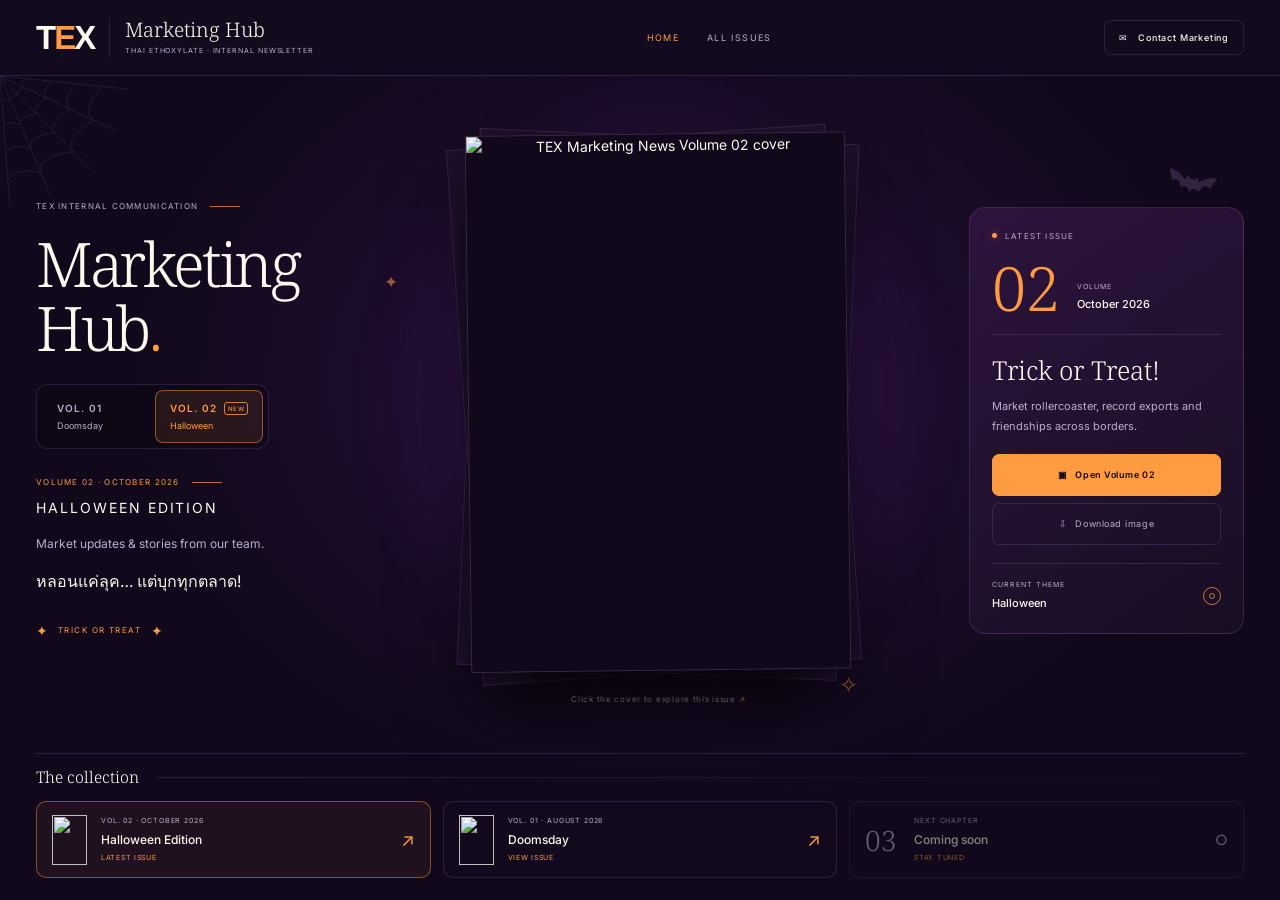
==== index.html @ bc9c18b2 "Add files via upload" ====
<!doctype html>
<html lang="th">
<head>
  <meta charset="utf-8">
  <meta name="viewport" content="width=device-width,initial-scale=1,viewport-fit=cover">
  <meta name="theme-color" content="#13091e">
  <meta name="description" content="TEX Marketing Hub — Internal Newsletter">
  <title>TEX Marketing Hub</title>
  <link rel="preconnect" href="https://fonts.googleapis.com">
  <link rel="preconnect" href="https://fonts.gstatic.com" crossorigin>
  <link href="https://fonts.googleapis.com/css2?family=Inter:wght@400;500;600&family=Noto+Serif+Ethiopic:wght@300;400;500&display=swap" rel="stylesheet">
  <link rel="stylesheet" href="css/style.css?v=8.1">
  <!-- Google Analytics -->
<script async src="https://www.googletagmanager.com/gtag/js?id=G-6JH8XJGQFT"></script>
<script>
  window.dataLayer = window.dataLayer || [];
  function gtag(){dataLayer.push(arguments);}
  gtag('js', new Date());

  gtag('config', 'G-6JH8XJGQFT');
</script>
</head>
<body data-issue="02">
  <a class="skip-link" href="#hero-title">Skip to content</a>
  <main class="site" id="home">
    <div class="season-decoration" aria-hidden="true">
      <svg class="corner-web" viewBox="0 0 200 200" fill="none"><g stroke="currentColor" stroke-width="1"><path d="M0 0L195 20M0 0L180 85M0 0L140 145M0 0L78 185M0 0L15 200"/><path d="M39 4Q29 14 36 17Q23 26 28 29Q14 32 16 37Q4 34 3 40M78 8Q62 29 72 34Q48 49 56 58Q29 61 31 74Q8 68 6 80M117 12Q93 43 108 51Q74 73 84 87Q44 92 47 111Q14 103 9 120M156 16Q124 59 144 68Q99 97 112 116Q59 124 62 148Q19 141 12 160"/></g></svg>
      <svg class="bat bat-one" viewBox="0 0 100 45"><path fill="currentColor" d="M0 4Q20 5 35 20L40 10L46 17L50 15L54 17L60 10L65 20Q80 5 100 4L90 27Q75 18 69 38Q56 29 50 44Q44 29 31 38Q25 18 10 27Z"/></svg>
      <svg class="bat bat-two" viewBox="0 0 100 45"><path fill="currentColor" d="M0 4Q20 5 35 20L40 10L46 17L50 15L54 17L60 10L65 20Q80 5 100 4L90 27Q75 18 69 38Q56 29 50 44Q44 29 31 38Q25 18 10 27Z"/></svg>
      <span class="season-star star-one">✦</span><span class="season-star star-two">✧</span>
    </div>
    <header class="header">
      <div class="shell header-inner">
        <a class="brand" href="#home" aria-label="TEX Marketing Hub home">
          <span class="tex-logo" aria-hidden="true">T<span>E</span>X</span>
          <span class="brand-copy">
            <strong>Marketing Hub</strong>
            <small>THAI ETHOXYLATE · INTERNAL NEWSLETTER</small>
          </span>
        </a>
        <nav class="nav" aria-label="Main navigation"><a class="active" href="#home">Home</a><a href="#archive">All issues</a></nav>
        <a class="contact-btn" href="mailto:marketing@tex.co.th"><span aria-hidden="true">✉</span><b>Contact Marketing</b></a>
      </div>
    </header>

    <div class="desktop-frame">
      <p class="sr-only" id="issue-status" role="status" aria-live="polite"></p>
      <section class="hero shell" aria-labelledby="hero-title">
        <div class="hero-copy">
          <div class="eyebrow"><span>TEX Internal Communication</span><i aria-hidden="true"></i></div>
          <h1 id="hero-title">Marketing<br>Hub<span class="title-dot">.</span></h1>
          <div class="volume-picker" role="group" aria-label="เลือกฉบับ Newsletter">
            <button type="button" class="volume-tab" data-select-issue="01" aria-pressed="false"><span>VOL. 01</span><small>Doomsday</small></button>
            <button type="button" class="volume-tab selected" data-select-issue="02" aria-pressed="true"><span>VOL. 02 <i>NEW</i></span><small>Halloween</small></button>
          </div>
          <div class="edition-row"><span id="edition-volume">Volume 02 · October 2026</span><i aria-hidden="true"></i></div>
          <div class="edition-name" id="edition-name">Halloween Edition</div>
          <p class="hero-description">Market updates &amp; stories from our team.</p><p class="edition-tagline" id="edition-tagline">หลอนแค่ลุค… แต่บุกทุกตลาด!</p><div class="season-mark" aria-hidden="true">✦ <span>TRICK OR TREAT</span> ✦</div>
        </div>

        <div class="cover-area">
          <div class="magazine-spread single-issue" aria-label="Volume 02 page preview">
            <span class="spread-halo" aria-hidden="true"></span>
            <span class="spread-shadow" aria-hidden="true"></span>

            <button hidden class="spread-page message-page js-open" type="button"
              data-image="images/marketing-message.png"
              data-title="สารจาก Marketing"
              data-meta="Volume 01 · Marketing Team Message"
              data-alt="สารจาก Marketing">
              <img src="images/marketing-message-thumb.webp" width="700" height="1050" alt="สารจาก Marketing">
              <span class="page-open-hint" aria-hidden="true">Open page ↗</span>
            </button>

            <button class="spread-page newsletter-page js-open" type="button"
              data-image="images/newsletter-vol02.png"
              data-title="Marketing News"
              data-meta="Volume 02 · October 2026"
              data-alt="TEX Marketing News Volume 02">
              <span class="cover-edge" aria-hidden="true"></span>
              <img src="images/newsletter-vol02-thumb.webp" width="520" height="735" alt="TEX Marketing News Volume 02 cover">
              <span class="page-open-hint" aria-hidden="true">Open newsletter ↗</span>
            </button>

            <span hidden class="spread-fold" aria-hidden="true"></span>
          </div>
          <p class="cover-caption">Click the cover to explore this issue <span aria-hidden="true">↗</span></p>
        </div>

        <article class="issue-panel">
          <div class="panel-label"><i aria-hidden="true"></i> Latest issue</div>
          <div class="issue-heading"><span class="issue-number">02</span><div class="issue-volume"><small>Volume</small><strong id="issue-date">October 2026</strong></div></div>
          <div class="panel-rule"></div>
          <h2 id="issue-title">Trick or Treat!</h2>
          <p id="issue-description">Market rollercoaster, record exports and friendships across borders.</p>
          <button class="primary-btn js-open" type="button"
            data-image="images/newsletter-vol02.png"
            data-title="Marketing News"
            data-meta="Volume 02 · October 2026"
            data-alt="TEX Marketing News Volume 02"><span aria-hidden="true">▣</span>Open Volume 02</button>
          <a class="secondary-btn" href="images/newsletter-vol02.png" download><span aria-hidden="true">⇩</span>Download image</a>
          <div class="theme-meta"><div><small>Current theme</small><strong id="theme-name">Halloween</strong></div><span class="target" aria-hidden="true"></span></div>
        </article>
      </section>

      <section class="archive shell" id="archive" aria-labelledby="archive-title">
        <div class="section-heading"><span id="archive-title">The collection</span><i aria-hidden="true"></i></div>
        <div class="archive-grid" aria-label="Choose newsletter volume">
          <button class="archive-card current selected" type="button" data-issue="02" aria-pressed="true">
            <img src="images/newsletter-vol02-thumb.webp" alt="" width="40" height="57">
            <span class="archive-copy"><small>Vol. 02 · October 2026</small><strong>Halloween Edition</strong><span>Latest issue</span></span><b aria-hidden="true">↗</b>
          </button>
          <button class="archive-card current" type="button" data-issue="01" aria-pressed="false">
            <img src="images/newsletter-vol01-thumb.webp" alt="" width="40" height="60">
            <span class="archive-copy"><small>Vol. 01 · August 2026</small><strong>Doomsday</strong><span>View issue</span></span><b aria-hidden="true">↗</b>
          </button>
          <article class="archive-card locked"><span class="placeholder" aria-hidden="true">03</span><span class="archive-copy"><small>Next chapter</small><strong>Coming soon</strong><span>Stay tuned</span></span><span class="lock" aria-hidden="true">○</span></article>
        </div>
      </section>
    </div>
  </main>

  <div class="viewer" id="viewer" tabindex="-1" aria-hidden="true" role="dialog" aria-modal="true" aria-label="Marketing News viewer">
    <div class="viewer-bar">
      <div class="viewer-title"><strong id="viewerHeading">Marketing News</strong><span id="viewerMeta">Volume 02 · October 2026</span></div>
      <div class="viewer-tools">
        <button id="zoomOut" type="button" aria-label="Zoom out">−</button>
        <button id="zoomLabel" class="zoom-label" type="button" aria-label="Current zoom">100%</button>
        <button id="zoomIn" type="button" aria-label="Zoom in">＋</button>
        <button id="actual" type="button" aria-label="Actual size">1:1</button>
        <button id="fit" type="button" aria-label="Fit to screen">Fit</button>
        <button id="close" class="viewer-close" type="button" aria-label="Close">✕</button>
      </div>
    </div>
    <div class="canvas" id="canvas"><div class="loading" id="loading"><span></span>Loading original image</div><img class="newsletter" id="newsletter" alt="" draggable="false"></div>
    <div class="viewer-tip">Scroll or pinch to zoom · Drag to move · ESC to close</div>
  </div>
  <script src="js/app.js?v=8.1" defer></script>
</body>
</html>
---- css/style.css ----
/* TEX Marketing Hub · 8.1. Theme values apply to the entire page and reader. */
:root{color-scheme:dark;--bg:#11091b;--text:#fff8ef;--muted:#bcaecb;--accent:#ff9c42;--accent-rgb:255,156,66;--line:#b68ad62d;--surface:#20102e;--panel-top:#2d143d;--panel-bottom:#180e23;--header:#120a1ee8;--glow:#6c249947;--reader:#120a1c;--reader-center:#361746;--serif:"Noto Serif Ethiopic",Georgia,serif;--sans:Inter,"Segoe UI",Tahoma,Arial,sans-serif}
body[data-issue="01"]{--bg:#080d0d;--text:#f4f7ee;--muted:#a9b5a7;--accent:#a4d951;--accent-rgb:164,217,81;--line:#b9c9b02a;--surface:#131d15;--panel-top:#1a2719;--panel-bottom:#101811;--header:#090f0de8;--glow:#619b292a;--reader:#080e0a;--reader-center:#1d2e1a}
*{box-sizing:border-box}html{scroll-behavior:smooth}body{margin:0;min-width:320px;background:var(--bg);color:var(--text);font:14px/1.5 var(--sans);-webkit-font-smoothing:antialiased;transition:background-color .35s,color .35s}button,a{font:inherit;color:inherit}button{cursor:pointer}button:disabled{cursor:default}a{text-decoration:none}img{display:block;max-width:100%}[hidden]{display:none!important}.shell{width:min(1400px,calc(100% - 72px));margin-inline:auto}.site{position:relative;min-height:100dvh;isolation:isolate;background:var(--bg);transition:background-color .35s}.site:before{content:"";position:absolute;inset:0;z-index:-1;pointer-events:none;background:radial-gradient(ellipse at 52% 42%,var(--glow),transparent 57%);transition:background .35s}.site:after{content:"";position:absolute;inset:0;pointer-events:none;z-index:-1;opacity:.25;background-image:linear-gradient(#ffffff09 1px,transparent 1px),linear-gradient(90deg,#ffffff09 1px,transparent 1px);background-size:80px 80px;mask-image:linear-gradient(#000,transparent 90%)}
.header{height:76px;background:var(--header);border-bottom:1px solid var(--line);position:relative;z-index:5;transition:background-color .35s,border-color .35s}.header-inner{height:100%;display:flex;justify-content:space-between;align-items:center;gap:24px}.brand{display:flex;align-items:center;gap:15px}.tex-logo{font:bold 33px/1 Arial,sans-serif;letter-spacing:-2px}.tex-logo span{color:var(--accent)}.brand-copy{padding-left:15px;border-left:1px solid var(--line)}.brand-copy strong{display:block;font:300 20px/1.2 var(--serif)}.brand-copy small{display:block;margin-top:4px;font-size:7px;letter-spacing:.13em;color:var(--muted)}.nav{display:flex;align-items:center;gap:28px}.nav a{font-size:9px;text-transform:uppercase;letter-spacing:.15em;color:var(--muted)}.nav a.active,.nav a:hover{color:var(--accent)}.contact-btn{display:flex;align-items:center;gap:10px;border:1px solid var(--line);padding:10px 14px;border-radius:7px;font-size:9px;letter-spacing:.09em}.contact-btn b{font-weight:500}.contact-btn:hover{border-color:var(--accent);background:rgba(var(--accent-rgb),.06)}
.desktop-frame{position:relative;z-index:2}.hero{display:grid;grid-template-columns:minmax(0,.9fr) minmax(0,1.4fr) minmax(0,.8fr);align-items:center;gap:36px;padding:38px 0 26px;min-height:550px}.hero-copy,.cover-area,.issue-panel{min-width:0}.eyebrow,.edition-row{display:flex;align-items:center;gap:12px;font-size:8px;letter-spacing:.16em;text-transform:uppercase;color:var(--muted)}.eyebrow i,.edition-row i{width:30px;height:1px;background:var(--accent);opacity:.7}.hero h1{font:300 clamp(46px,4.8vw,76px)/1.04 var(--serif);letter-spacing:-.055em;margin:20px 0 24px}.title-dot{color:var(--accent)}.volume-picker{display:flex;gap:5px;background:rgba(0,0,0,.2);padding:5px;border:1px solid var(--line);border-radius:12px;width:max-content;max-width:100%;margin-bottom:27px}.volume-tab{border:1px solid transparent;background:transparent;color:var(--muted);padding:10px 14px;border-radius:8px;text-align:left;min-width:108px;transition:background-color .3s,border-color .3s,color .3s}.volume-tab>span{display:flex;align-items:center;gap:7px;font-size:10px;font-weight:600;letter-spacing:.1em}.volume-tab small{display:block;margin-top:3px;font-size:9px}.volume-tab i{font-size:6px;letter-spacing:.06em;font-style:normal;border:1px solid currentColor;border-radius:3px;padding:1px 3px;opacity:.8}.volume-tab.selected{background:rgba(var(--accent-rgb),.1);border-color:rgba(var(--accent-rgb),.48);color:var(--accent)}.volume-tab:hover{background:rgba(var(--accent-rgb),.07)}.edition-row{color:var(--accent);font-size:8px}.edition-name{margin-top:9px;font-size:14px;letter-spacing:.14em;text-transform:uppercase}.hero-description{max-width:250px;color:var(--muted);font-size:12px;line-height:1.8;margin:15px 0 0}.edition-tagline{font-size:16px;line-height:1.8;margin:12px 0 0;color:var(--text)}.season-mark{display:flex;gap:10px;align-items:center;margin-top:24px;color:var(--accent)}.season-mark span{font-size:8px;letter-spacing:.18em}body[data-issue="01"] .season-mark{visibility:hidden}
.cover-area{display:flex;align-items:center;flex-direction:column;justify-content:center;padding:10px 0}.magazine-spread{position:relative;width:min(100%,540px);aspect-ratio:1.34;isolation:isolate;perspective:1300px}.spread-page{position:absolute;top:0;width:50%;height:100%;padding:0;border:0;background:var(--bg);box-shadow:0 24px 50px #0008;transition:transform .3s,filter .3s;overflow:hidden}.spread-page img{width:100%;height:100%;object-fit:contain;object-position:center;background:var(--bg)}.message-page{left:0;transform:rotateY(8deg) rotate(-2deg);transform-origin:right center}.newsletter-page{right:0;transform:rotateY(-8deg) rotate(1deg);transform-origin:left center}.spread-page:hover{z-index:4;filter:brightness(1.05);transform:translateY(-5px)}.spread-fold{position:absolute;left:49%;top:1%;width:2%;height:98%;z-index:5;pointer-events:none;background:linear-gradient(90deg,#0007,#ffffff15,#0007)}.spread-halo{position:absolute;inset:-10%;z-index:-2;background:radial-gradient(ellipse,var(--glow),transparent 70%);filter:blur(22px)}.spread-shadow{position:absolute;bottom:-5%;left:10%;width:80%;height:10%;background:#0009;filter:blur(22px);z-index:-1;border-radius:50%}.single-issue{width:min(100%,365px);aspect-ratio:1448/2048}.single-issue:before,.single-issue:after{content:"";position:absolute;inset:0;border:1px solid var(--line);background:var(--surface);z-index:-1}.single-issue:before{transform:rotate(-4deg) translate(-4px,0)}.single-issue:after{transform:rotate(2.5deg);z-index:-2}.single-issue .newsletter-page{inset:0;width:100%;height:100%;transform:rotate(-.7deg);border:1px solid #ffffff25;box-shadow:0 30px 75px #0009}.single-issue .newsletter-page:hover{transform:rotate(0deg) translateY(-5px)}.single-issue .spread-halo{inset:-12% -25%;background:radial-gradient(ellipse,rgba(var(--accent-rgb),.13),var(--glow) 30%,transparent 70%)}.cover-caption{margin:20px 0 0;text-align:center;color:var(--muted);font-size:8px;letter-spacing:.09em}.cover-caption span{color:var(--accent)}.page-open-hint{position:absolute;bottom:12px;left:50%;transform:translateX(-50%);font-size:8px;white-space:nowrap;padding:7px 11px;border:1px solid var(--line);border-radius:99px;background:var(--header);opacity:0;transition:opacity .2s}.spread-page:hover .page-open-hint,.spread-page:focus-visible .page-open-hint{opacity:1}
.issue-panel{width:100%;max-width:275px;justify-self:end;padding:22px;border:1px solid var(--line);border-radius:16px;background:linear-gradient(145deg,var(--panel-top),var(--panel-bottom));transition:border-color .35s,background .35s}.panel-label{display:flex;align-items:center;gap:8px;font-size:8px;color:var(--muted);letter-spacing:.15em;text-transform:uppercase}.panel-label i{width:5px;height:5px;background:var(--accent);border-radius:50%;box-shadow:0 0 10px rgba(var(--accent-rgb),.5)}.issue-heading{display:flex;align-items:flex-end;gap:17px;margin:22px 0}.issue-number{font:300 61px/.8 var(--serif);color:var(--accent)}.issue-volume small,.theme-meta small{display:block;font-size:7px;color:var(--muted);text-transform:uppercase;letter-spacing:.14em}.issue-volume strong{display:block;margin-top:3px;font-size:11px;font-weight:500}.panel-rule{height:1px;background:var(--line);margin:20px 0}.issue-panel h2{font:300 26px/1.2 var(--serif);margin:0}.issue-panel p{font-size:11px;line-height:1.85;color:var(--muted);margin:9px 0 18px}.primary-btn,.secondary-btn{width:100%;height:42px;display:flex;align-items:center;justify-content:center;gap:8px;border-radius:7px;font-size:9px;letter-spacing:.06em;transition:background-color .3s,border-color .3s}.primary-btn{border:1px solid var(--accent);background:var(--accent);color:var(--bg);font-weight:600}.primary-btn:hover{filter:brightness(1.1)}.secondary-btn{margin-top:7px;background:transparent;border:1px solid var(--line);color:var(--muted)}.secondary-btn:hover{color:var(--text);border-color:var(--accent)}.theme-meta{display:flex;justify-content:space-between;align-items:center;margin-top:18px;padding-top:16px;border-top:1px solid var(--line)}.theme-meta strong{display:block;font-size:11px;font-weight:500;margin-top:4px;color:var(--text)}.target{width:18px;height:18px;border:1px solid var(--accent);border-radius:50%;position:relative;opacity:.75}.target:after{content:"";position:absolute;inset:5px;border:1px solid var(--accent);border-radius:50%}
.archive{padding-bottom:22px}.section-heading{display:flex;align-items:center;gap:18px;padding:14px 0;font:300 16px/1.2 var(--serif);border-top:1px solid var(--line)}.section-heading i{height:1px;flex:1;background:linear-gradient(90deg,var(--line),transparent)}.archive-grid{display:grid;grid-template-columns:repeat(3,minmax(0,1fr));gap:12px}.archive-card{display:grid;grid-template-columns:35px minmax(0,1fr) auto;gap:14px;align-items:center;min-height:77px;text-align:left;padding:9px 15px;border:1px solid var(--line);border-radius:10px;background:#ffffff02;transition:border-color .3s,background-color .3s}.archive-card img{width:35px;height:50px;object-fit:contain}.archive-card.selected{background:rgba(var(--accent-rgb),.06);border-color:rgba(var(--accent-rgb),.45)}.archive-card.current:hover{border-color:var(--accent)}.archive-copy{min-width:0}.archive-copy small{display:block;font-size:7px;letter-spacing:.12em;color:var(--muted);text-transform:uppercase}.archive-copy strong{display:block;font-size:12px;font-weight:500;margin-top:4px;overflow:hidden;white-space:nowrap;text-overflow:ellipsis}.archive-copy span{display:block;font-size:7px;color:var(--accent);letter-spacing:.1em;text-transform:uppercase;margin-top:4px}.archive-card>b{color:var(--accent);font-size:18px;font-weight:400}.placeholder{font:300 28px/1 var(--serif);color:var(--muted)}.archive-card.locked{opacity:.5}.lock{color:var(--muted)}
.season-decoration{position:absolute;inset:0;pointer-events:none;z-index:1;opacity:1;transition:opacity .35s}body[data-issue="01"] .season-decoration{opacity:0}.corner-web{position:absolute;top:76px;left:0;width:130px;height:130px;color:#c79beb;opacity:.17}.bat{position:absolute;color:#b88ad8;opacity:.2}.bat-one{top:19%;right:5%;width:49px;transform:rotate(13deg)}.bat-two{top:27%;right:10%;width:28px;transform:rotate(-17deg)}.season-star{position:absolute;color:var(--accent);opacity:.55}.star-one{top:30%;left:30%;font-size:17px}.star-two{bottom:22%;right:33%;font-size:23px}
.viewer{position:fixed;inset:0;z-index:1000;display:none;background:var(--reader);overflow:hidden;touch-action:none}.viewer.open{display:block}.viewer-bar{position:absolute;top:12px;left:12px;right:12px;z-index:5;display:flex;align-items:center;justify-content:space-between;gap:12px;pointer-events:none}.viewer-title,.viewer-tools{pointer-events:auto;background:var(--header);border:1px solid var(--line);border-radius:10px}.viewer-title{display:flex;gap:14px;align-items:center;padding:12px 15px}.viewer-title strong{font-size:10px}.viewer-title span{font-size:9px;color:var(--muted)}.viewer-tools{display:flex;padding:4px}.viewer-tools button{border:0;background:transparent;min-width:40px;height:35px;color:var(--text)}.viewer-tools button:hover{background:rgba(var(--accent-rgb),.12);border-radius:6px}.viewer-tools .zoom-label{min-width:57px;font-size:10px;color:var(--accent)}.canvas{position:absolute;inset:68px 0 36px;overflow:hidden;cursor:grab;background:radial-gradient(ellipse,var(--reader-center),var(--reader) 75%)}.canvas.dragging{cursor:grabbing}.newsletter{position:absolute;left:0;top:0;max-width:none;max-height:none;user-select:none;-webkit-user-drag:none;transform-origin:0 0;will-change:transform;box-shadow:0 30px 90px #0008}.loading{position:absolute;left:50%;top:50%;transform:translate(-50%,-50%);max-width:85%;text-align:center;font-size:12px;color:var(--muted)}.loading span{display:inline-block;width:14px;height:14px;margin-right:8px;vertical-align:middle;border:2px solid var(--line);border-top-color:var(--accent);border-radius:50%;animation:spin .8s linear infinite}.loading.hidden{display:none}.viewer-tip{position:absolute;bottom:10px;left:50%;transform:translateX(-50%);font-size:9px;color:var(--muted);white-space:nowrap}@keyframes spin{to{transform:rotate(360deg)}}
:focus-visible{outline:2px solid var(--accent);outline-offset:4px}.skip-link{position:fixed;top:-100px;left:15px;background:var(--accent);color:var(--bg);padding:10px;z-index:999}.skip-link:focus{top:12px}.sr-only{position:absolute;width:1px;height:1px;padding:0;margin:-1px;overflow:hidden;clip:rect(0,0,0,0);white-space:nowrap;border:0}
@media(min-width:1180px) and (min-height:760px){.desktop-frame{min-height:calc(100dvh - 76px);display:grid;grid-template-rows:1fr auto}.hero{min-height:0}.single-issue{width:min(100%,380px,calc((100dvh - 270px)*.707))}.magazine-spread:not(.single-issue){width:min(100%,calc((100dvh - 270px)*1.34))}}
@media(min-width:681px) and (max-width:1179px){.shell{width:calc(100% - 48px)}.hero{grid-template-columns:minmax(0,1fr) minmax(0,1.15fr);gap:28px;padding-top:32px}.hero-copy{grid-column:1;grid-row:1}.cover-area{grid-column:2;grid-row:1 / 3}.issue-panel{grid-column:1;grid-row:2;justify-self:start;max-width:100%}.hero h1{font-size:59px;margin-top:15px}.single-issue{width:min(100%,365px)}.nav{display:none}.archive-card{gap:10px;padding:9px}.archive-copy strong{font-size:11px}.brand-copy small{font-size:6px}.season-star{display:none}}
@media(max-width:680px){.shell{width:calc(100% - 32px)}.header{height:66px}.header-inner{gap:12px}.brand{gap:9px}.tex-logo{font-size:28px}.brand-copy{padding-left:9px}.brand-copy strong{font-size:17px}.brand-copy small{display:none}.nav{display:none}.contact-btn{padding:8px 12px}.contact-btn b{display:none}.hero{display:flex;flex-direction:column;gap:24px;padding:28px 0}.hero-copy{width:100%;text-align:center}.eyebrow,.edition-row,.season-mark{justify-content:center}.hero h1{font-size:55px;margin:16px 0 22px}.hero h1 br{display:none}.volume-picker{margin:0 auto 22px}.volume-tab{min-width:125px;padding:11px 15px}.hero-description{margin-inline:auto;font-size:11px}.edition-tagline{font-size:16px;margin-top:8px}.season-mark{margin-top:13px}.cover-area{width:100%;padding:5px 0 0}.single-issue{width:min(77vw,330px)}.magazine-spread:not(.single-issue){width:100%;max-width:440px}.issue-panel{max-width:420px;padding:22px}.issue-heading{margin:18px 0}.issue-panel p{font-size:12px}.archive-grid{grid-template-columns:1fr;gap:9px}.archive-card{min-height:82px;padding:10px 15px}.archive-copy small{font-size:8px}.archive-copy strong{font-size:13px}.section-heading{font-size:18px}.corner-web{top:66px;width:80px;height:80px}.bat-one{top:160px;right:5%;width:35px}.bat-two{display:none}.star-one{left:7%;top:355px}.star-two{display:none}.viewer-title{display:none}.viewer-bar{top:6px;left:6px;right:6px}.viewer-tools{width:100%;justify-content:space-between}.viewer-tools button{min-width:35px}.canvas{inset:58px 0 36px}.viewer-tip{font-size:8px;max-width:96%;overflow:hidden;text-overflow:ellipsis}.page-open-hint{display:none}}
@media(prefers-reduced-motion:reduce){*,*:before,*:after{transition:none!important;animation:none!important;scroll-behavior:auto!important}}
/* Crossfade the complete page so gradients and decorations change together. */
::view-transition-old(root),::view-transition-new(root){animation-duration:.3s;animation-timing-function:ease-in-out}
@media(prefers-reduced-motion:reduce){::view-transition-old(root),::view-transition-new(root){animation:none!important}}
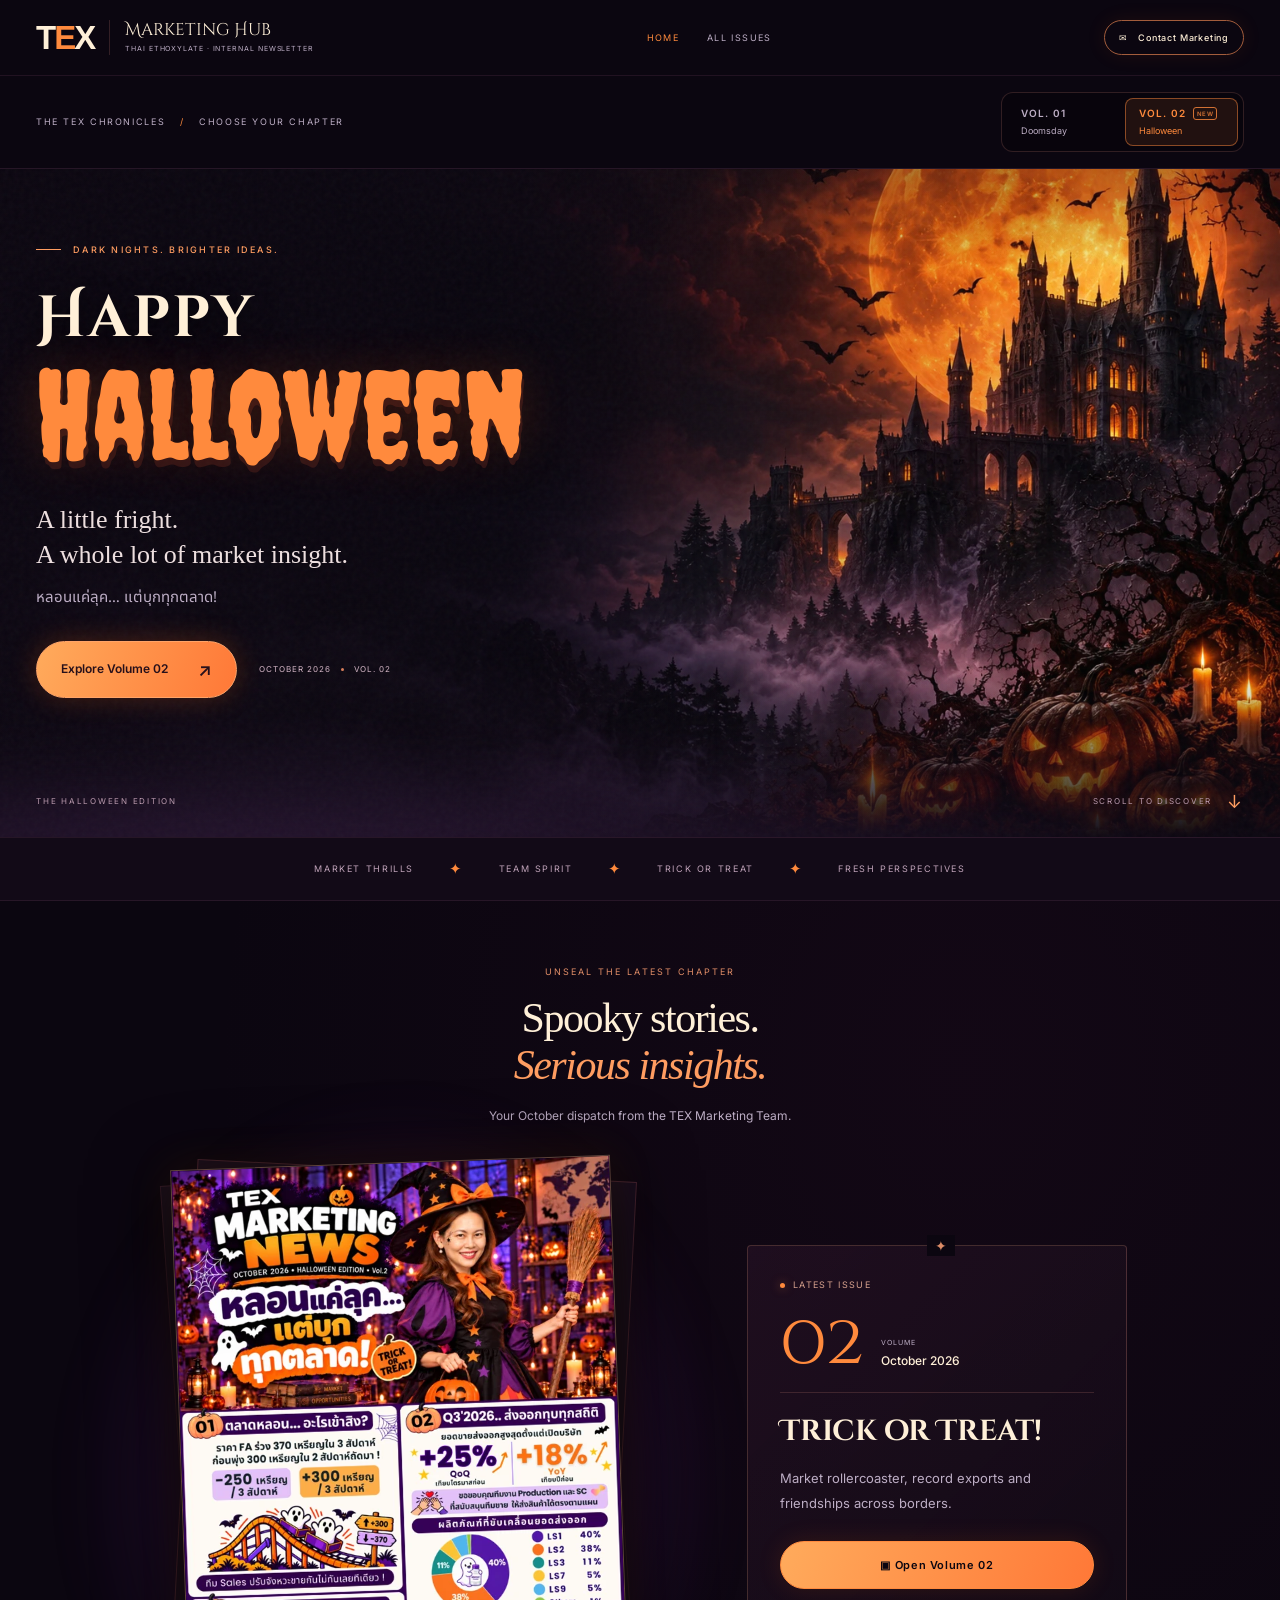
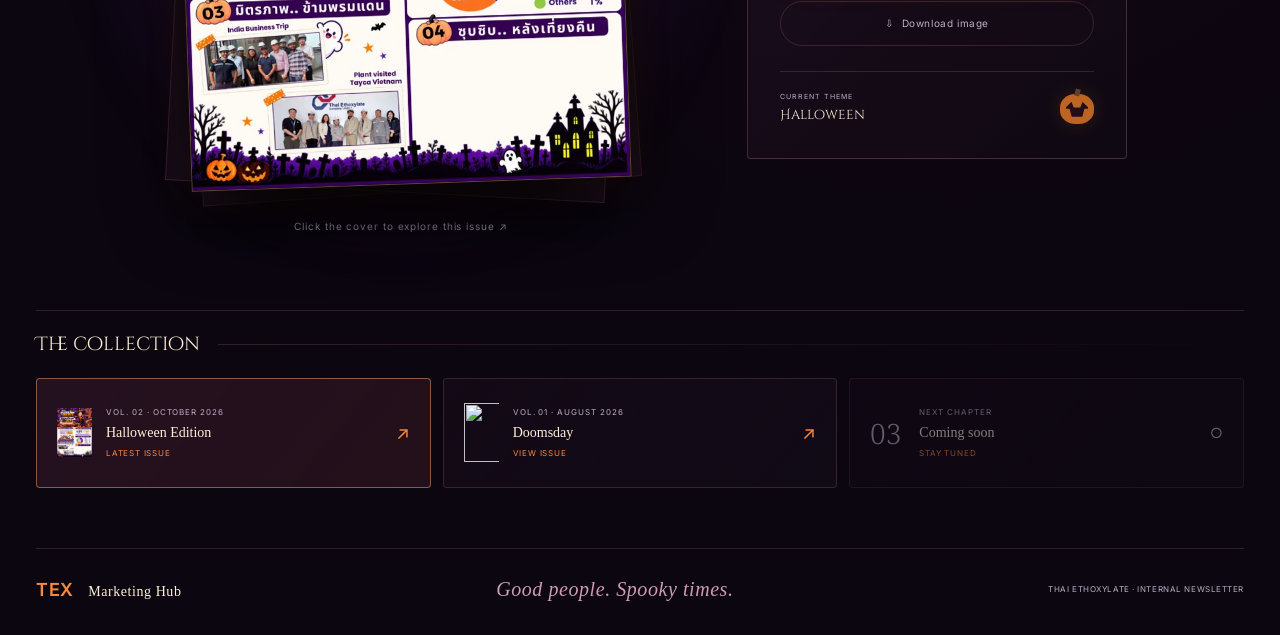
==== commit 31cb4f76: "Add files via upload" ====
--- a/index.html
+++ b/index.html
@@ -8,8 +8,9 @@
   <title>TEX Marketing Hub</title>
   <link rel="preconnect" href="https://fonts.googleapis.com">
   <link rel="preconnect" href="https://fonts.gstatic.com" crossorigin>
-  <link href="https://fonts.googleapis.com/css2?family=Inter:wght@400;500;600&family=Noto+Serif+Ethiopic:wght@300;400;500&display=swap" rel="stylesheet">
-  <link rel="stylesheet" href="css/style.css?v=8.1">
+  <link href="https://fonts.googleapis.com/css2?family=Creepster&family=Cinzel+Decorative:wght@400;700;900&family=Inter:wght@400;500;600&family=Noto+Sans+Thai:wght@400;500&family=Noto+Serif+Ethiopic:wght@300;400;500&display=swap" rel="stylesheet">
+  <link rel="stylesheet" href="css/style.css?v=9.0">
+  <link rel="stylesheet" href="css/halloween.css?v=9.0">
   <!-- Google Analytics -->
 <script async src="https://www.googletagmanager.com/gtag/js?id=G-6JH8XJGQFT"></script>
 <script>
@@ -21,7 +22,7 @@
 </script>
 </head>
 <body data-issue="02">
-  <a class="skip-link" href="#hero-title">Skip to content</a>
+  <a class="skip-link" href="#current-issue">Skip to content</a>
   <main class="site" id="home">
     <div class="season-decoration" aria-hidden="true">
       <svg class="corner-web" viewBox="0 0 200 200" fill="none"><g stroke="currentColor" stroke-width="1"><path d="M0 0L195 20M0 0L180 85M0 0L140 145M0 0L78 185M0 0L15 200"/><path d="M39 4Q29 14 36 17Q23 26 28 29Q14 32 16 37Q4 34 3 40M78 8Q62 29 72 34Q48 49 56 58Q29 61 31 74Q8 68 6 80M117 12Q93 43 108 51Q74 73 84 87Q44 92 47 111Q14 103 9 120M156 16Q124 59 144 68Q99 97 112 116Q59 124 62 148Q19 141 12 160"/></g></svg>
@@ -43,16 +44,41 @@
       </div>
     </header>
 
+
+    <div class="issue-switcher shell">
+      <span class="switcher-label">THE TEX CHRONICLES <span aria-hidden="true">/</span> CHOOSE YOUR CHAPTER</span>
+                <div class="volume-picker" role="group" aria-label="เลือกฉบับ Newsletter">
+            <button type="button" class="volume-tab" data-select-issue="01" aria-pressed="false"><span>VOL. 01</span><small>Doomsday</small></button>
+            <button type="button" class="volume-tab selected" data-select-issue="02" aria-pressed="true"><span>VOL. 02 <i>NEW</i></span><small>Halloween</small></button>
+          </div>
+
+    </div>
+    <section class="halloween-hero" aria-labelledby="halloween-title">
+      <div class="night-art" aria-hidden="true"></div>
+      <div class="night-vignette" aria-hidden="true"></div>
+      <div class="night-grain" aria-hidden="true"></div>
+      <div class="night-mist" aria-hidden="true"></div>
+      <div class="shell night-content">
+        <p class="night-eyebrow"><span></span> DARK NIGHTS. BRIGHTER IDEAS.</p>
+        <h1 id="halloween-title"><span class="happy-word">Happy</span><span class="halloween-word">Halloween</span></h1>
+        <p class="night-subtitle">A little fright.<br>A whole lot of market insight.</p>
+        <p class="night-thai" lang="th">หลอนแค่ลุค… แต่บุกทุกตลาด!</p>
+        <div class="night-actions">
+          <a class="night-enter" href="#current-issue">Explore Volume 02 <span aria-hidden="true">↗</span></a>
+          <span class="night-edition">OCTOBER 2026 <i></i> VOL. 02</span>
+        </div>
+      </div>
+      <div class="night-bottom shell"><span>THE HALLOWEEN EDITION</span><a href="#current-issue">SCROLL TO DISCOVER <span aria-hidden="true">↓</span></a></div>
+    </section>
+    <div class="halloween-divider" aria-hidden="true"><span>MARKET THRILLS</span><i>✦</i><span>TEAM SPIRIT</span><i>✦</i><span>TRICK OR TREAT</span><i>✦</i><span>FRESH PERSPECTIVES</span></div>
+    <div class="reading-heading shell"><p>UNSEAL THE LATEST CHAPTER</p><h2>Spooky stories.<br><em>Serious insights.</em></h2><span>Your October dispatch from the TEX Marketing Team.</span></div>
+
     <div class="desktop-frame">
       <p class="sr-only" id="issue-status" role="status" aria-live="polite"></p>
-      <section class="hero shell" aria-labelledby="hero-title">
+      <section class="hero shell" id="current-issue" aria-label="Current newsletter">
         <div class="hero-copy">
           <div class="eyebrow"><span>TEX Internal Communication</span><i aria-hidden="true"></i></div>
           <h1 id="hero-title">Marketing<br>Hub<span class="title-dot">.</span></h1>
-          <div class="volume-picker" role="group" aria-label="เลือกฉบับ Newsletter">
-            <button type="button" class="volume-tab" data-select-issue="01" aria-pressed="false"><span>VOL. 01</span><small>Doomsday</small></button>
-            <button type="button" class="volume-tab selected" data-select-issue="02" aria-pressed="true"><span>VOL. 02 <i>NEW</i></span><small>Halloween</small></button>
-          </div>
           <div class="edition-row"><span id="edition-volume">Volume 02 · October 2026</span><i aria-hidden="true"></i></div>
           <div class="edition-name" id="edition-name">Halloween Edition</div>
           <p class="hero-description">Market updates &amp; stories from our team.</p><p class="edition-tagline" id="edition-tagline">หลอนแค่ลุค… แต่บุกทุกตลาด!</p><div class="season-mark" aria-hidden="true">✦ <span>TRICK OR TREAT</span> ✦</div>
@@ -118,6 +144,7 @@
         </div>
       </section>
     </div>
+    <footer class="hub-footer shell"><a class="footer-brand" href="#home">TEX <span>Marketing Hub</span></a><span class="footer-motto">Good people. Spooky times.</span><span>THAI ETHOXYLATE · INTERNAL NEWSLETTER</span></footer>
   </main>
 
   <div class="viewer" id="viewer" tabindex="-1" aria-hidden="true" role="dialog" aria-modal="true" aria-label="Marketing News viewer">
@@ -135,6 +162,6 @@
     <div class="canvas" id="canvas"><div class="loading" id="loading"><span></span>Loading original image</div><img class="newsletter" id="newsletter" alt="" draggable="false"></div>
     <div class="viewer-tip">Scroll or pinch to zoom · Drag to move · ESC to close</div>
   </div>
-  <script src="js/app.js?v=8.1" defer></script>
+  <script src="js/app.js?v=9.0" defer></script>
 </body>
 </html>
--- a/css/halloween.css
+++ b/css/halloween.css
@@ -0,0 +1,71 @@
+/* Vol.02 · A midnight dispatch. Vol.01 retains its own original design. */
+:root{--spooky:'Creepster',Impact,Georgia,serif;--gothic:'Cinzel Decorative',Georgia,serif}
+body[data-issue="02"]{--bg:#0b0610;--text:#fff0d8;--muted:#bdaec5;--accent:#ff8a3d;--accent-rgb:255,138,61;--line:#af6d643f;--surface:#160d1d;--header:#0c0710ec;--panel-top:#221123;--panel-bottom:#100a13;--reader:#0b0610;--reader-center:#30152f;--sans:Inter,'Noto Sans Thai','Segoe UI',sans-serif}
+.issue-switcher{position:relative;z-index:4;display:flex;align-items:center;justify-content:space-between;gap:20px;padding-block:16px}
+.switcher-label{font-size:9px;letter-spacing:.18em;color:var(--muted)}.switcher-label>span{padding:0 10px;color:var(--accent)}.issue-switcher .volume-picker{margin:0}.issue-switcher .volume-tab{min-width:113px;padding:7px 13px}
+.halloween-hero,.halloween-divider,.reading-heading{display:none}
+body[data-issue="02"] .halloween-hero{display:block;position:relative;isolation:isolate;min-height:670px;overflow:hidden;border-block:1px solid #9b5b8530}
+body[data-issue="02"] .site:before{background:radial-gradient(ellipse at 75% 48%,#4b15391f,transparent 55%)}
+body[data-issue="02"] .site:after{display:none}
+body[data-issue="02"] .header{background:#0b0610;border-color:#aa658b22}
+body[data-issue="02"] .brand-copy strong{font-family:var(--gothic);font-size:17px}
+body[data-issue="02"] .contact-btn{border-color:#a35d3c;border-radius:40px;box-shadow:0 0 20px #e15b1718}
+body[data-issue="02"] .season-decoration{display:none}
+.night-art,.night-vignette,.night-grain,.night-mist{position:absolute;inset:0;pointer-events:none;z-index:-1}
+.night-art{background:url('../images/halloween-night.webp') center 53% / cover no-repeat}
+.night-vignette{background:linear-gradient(90deg,#0b0610f0 0%,#0b0610bd 30%,#0b061020 64%,#0b061000 85%),linear-gradient(0deg,#0b0610 0%,transparent 25%,transparent 85%,#0b061045)}
+.night-grain{opacity:.2;background-image:url("data:image/svg+xml,%3Csvg viewBox='0 0 160 160' xmlns='http://www.w3.org/2000/svg'%3E%3Cfilter id='n'%3E%3CfeTurbulence type='fractalNoise' baseFrequency='.8' numOctaves='3' stitchTiles='stitch'/%3E%3C/filter%3E%3Cpath fill='%23ffffff' filter='url(%23n)' opacity='.2' d='M0 0h160v160H0z'/%3E%3C/svg%3E")}
+.night-mist{inset:auto -10% -60px;height:170px;filter:blur(32px);opacity:.3;background:radial-gradient(ellipse at 25% 80%,#713d87,transparent 60%);animation:mist-drift 16s ease-in-out infinite alternate}
+.night-content{padding-top:74px;padding-bottom:110px;position:relative;z-index:1}
+.night-eyebrow{display:flex;align-items:center;gap:12px;font-size:9px;font-weight:500;letter-spacing:.25em;color:#ff9d61;margin:0 0 28px}.night-eyebrow>span{width:25px;height:1px;background:#ff9d61}
+#halloween-title{font-family:var(--spooky);font-weight:400;line-height:.98;margin:0;letter-spacing:.01em;max-width:780px;text-shadow:0 6px 28px #0009}
+.happy-word{display:block;font-family:var(--gothic);font-size:clamp(36px,4.5vw,66px);line-height:1.2;letter-spacing:.035em;font-weight:700;color:#fff0d8;margin-bottom:1px}
+.halloween-word{display:block;font-size:clamp(73px,9.7vw,147px);color:#ff8a3d;text-shadow:0 0 50px #ff661230,2px 7px 0 #4e201d80}
+.night-subtitle{font-family:Georgia,serif;font-size:26px;line-height:1.35;color:#eddfdf;margin:26px 0 12px}
+.night-thai{font-family:'Noto Sans Thai',Tahoma,sans-serif;font-size:15px;line-height:1.8;color:#bdaeC5;margin:0}
+.night-actions{display:flex;align-items:center;gap:22px;margin-top:30px}.night-enter{display:flex;align-items:center;justify-content:center;gap:30px;border:1px solid #ffa468;border-radius:40px;background:linear-gradient(110deg,#ffab5c,#ff7837);color:#27101a;padding:14px 24px;font-size:12px;font-weight:600;box-shadow:0 0 28px #ff66123b;transition:box-shadow .2s,transform .2s}.night-enter:hover{box-shadow:0 0 40px #ff661266;transform:translateY(-2px)}.night-enter span{font-size:18px}.night-edition{display:flex;align-items:center;gap:10px;font-size:8px;letter-spacing:.12em;color:#d4b6c6}.night-edition i{width:3px;height:3px;border-radius:50%;background:#d77e5a}
+.night-bottom{position:absolute;bottom:22px;left:0;right:0;display:flex;align-items:center;justify-content:space-between;gap:18px;font-size:8px;letter-spacing:.22em;color:#ba9aad}.night-bottom>a{display:flex;align-items:center;gap:15px}.night-bottom>a span{font-size:18px;color:#ff9d61}
+body[data-issue="02"] .halloween-divider{display:flex;justify-content:center;gap:35px;align-items:center;padding:20px 16px;border-bottom:1px solid #aa658b22;background:#120a17;font-size:9px;letter-spacing:.18em;color:#c1a4ba}.halloween-divider i{font-style:normal;color:#ff8a3d;font-size:15px}
+body[data-issue="02"] .reading-heading{display:block;text-align:center;padding-top:64px}.reading-heading>p{font-size:9px;letter-spacing:.23em;color:#e08d67;margin:0 0 16px}.reading-heading h2{font:400 42px/1.13 Georgia,serif;letter-spacing:-.035em;margin:0 0 15px}.reading-heading em{font-weight:400;color:#ff9d61}.reading-heading>span{font-size:12px;color:var(--muted)}
+body[data-issue="02"] .hero-copy{display:none}
+body[data-issue="02"] .desktop-frame{display:block;min-height:0}
+body[data-issue="02"] .hero{grid-template-columns:minmax(0,1.15fr) minmax(0,.85fr);max-width:1030px;gap:70px;padding-block:45px 76px;min-height:0;scroll-margin-top:30px}
+body[data-issue="02"] .cover-area{grid-column:1;grid-row:1;width:100%;padding:0}
+body[data-issue="02"] .single-issue{width:min(100%,440px);aspect-ratio:1448/2048}
+body[data-issue="02"] .single-issue .newsletter-page{transform:rotate(-2deg);border-color:#dba17b66;box-shadow:0 15px 80px #000,0 0 45px #f7761320}
+body[data-issue="02"] .single-issue .newsletter-page:hover{transform:rotate(0deg) translateY(-4px)}
+body[data-issue="02"] .single-issue:before{transform:rotate(3deg);border-color:#85424c70;background:#180d1f}
+body[data-issue="02"] .single-issue:after{transform:rotate(-4deg);border-color:#85424c40}
+body[data-issue="02"] .issue-panel{grid-column:2;grid-row:1;justify-self:start;max-width:380px;padding:32px;background:linear-gradient(135deg,#281326a0,#100a14cc);border-radius:4px;border-color:#c7877145;position:relative}
+body[data-issue="02"] .issue-panel:before{content:'✦';position:absolute;top:-11px;left:calc(50% - 10px);background:var(--bg);color:#dc8c67;padding:0 8px}
+body[data-issue="02"] .panel-label{font-size:9px;color:#d6a18d}
+body[data-issue="02"] .issue-number{font-family:var(--gothic);font-size:70px}
+body[data-issue="02"] .issue-volume strong{font-size:12px}
+body[data-issue="02"] .issue-panel h2{font-family:var(--gothic);font-weight:700;font-size:29px;line-height:1.3}
+body[data-issue="02"] .issue-panel p{font-size:13px;line-height:1.9;margin-block:16px 25px}
+body[data-issue="02"] .primary-btn{border-radius:40px;height:48px;font-size:11px;background:linear-gradient(110deg,#ffab5c,#ff7837);box-shadow:0 0 24px #ff661220}
+body[data-issue="02"] .secondary-btn{border-radius:40px;height:45px;font-size:10px;margin-top:12px}
+body[data-issue="02"] .theme-meta{margin-top:25px;padding-top:20px}
+body[data-issue="02"] .theme-meta strong{font-family:var(--gothic);font-size:13px}
+body[data-issue="02"] .target{border:none;width:34px;height:30px;background:#f78328;border-radius:45%;box-shadow:0 0 18px #f7832835}
+body[data-issue="02"] .target:before{content:'';position:absolute;width:5px;height:7px;background:#824e31;left:15px;top:-5px;transform:rotate(15deg)}
+body[data-issue="02"] .target:after{inset:8px 6px 7px;border:none;border-radius:0;background:#27101a;clip-path:polygon(0 36%,25% 0,35% 38%,65% 38%,75% 0,100% 36%,100% 46%,84% 46%,74% 100%,26% 100%,16% 46%,0 46%)}
+body[data-issue="02"] .cover-caption{font-size:10px;margin-top:26px}
+body[data-issue="02"] .archive{padding-bottom:60px}
+body[data-issue="02"] .section-heading{font-family:var(--gothic);font-size:19px;padding-block:22px}
+body[data-issue="02"] .archive-card{border-radius:4px;padding:18px 20px;min-height:110px;background:linear-gradient(130deg,#25112355,#110b17)}
+body[data-issue="02"] .archive-card.selected{border-color:#d2875c9c;background:linear-gradient(130deg,#45203370,#24101a)}
+body[data-issue="02"] .archive-card img{width:40px;height:59px}
+body[data-issue="02"] .archive-copy small{font-size:8px}
+body[data-issue="02"] .archive-copy strong{font:400 14px/1.5 Georgia,serif}
+body[data-issue="02"] .archive-copy span{font-size:8px}
+.hub-footer{display:flex;align-items:center;justify-content:space-between;gap:20px;border-top:1px solid var(--line);padding-block:27px 32px;color:var(--muted);font-size:8px;letter-spacing:.07em}
+.footer-brand{font-size:18px;font-weight:600;color:var(--accent)}.footer-brand span{font:400 14px Georgia,serif;margin-left:10px;color:var(--text)}
+.footer-motto{font:italic 20px Georgia,serif;color:#cf9ab4}body[data-issue="01"] .footer-motto{display:none}
+@keyframes mist-drift{from{transform:translateX(-5%)}to{transform:translateX(8%)}}
+@media(min-width:1600px){.night-art{background-position:center 47%}.night-content{padding-top:100px;padding-bottom:140px}}
+@media(max-width:1100px){body[data-issue="02"] .hero{gap:40px}.night-art{background-position:59% center}.halloween-word{font-size:clamp(80px,11vw,125px)}.happy-word{font-size:50px}.night-content{padding-top:80px}.night-vignette{background:linear-gradient(90deg,#0b0610df,#0b06109a 40%,#0b061000 90%),linear-gradient(0deg,#0b0610,transparent 22%)}body[data-issue="02"] .halloween-divider{gap:20px;font-size:8px}}
+@media(max-width:680px){.issue-switcher{flex-direction:column;gap:12px;padding-block:16px}.switcher-label{font-size:7px;letter-spacing:.13em}.issue-switcher .volume-tab{min-width:137px;padding:7px 14px}body[data-issue="02"] .halloween-hero{min-height:700px}.night-art{background-position:67% top;background-size:auto 100%}.night-vignette{background:linear-gradient(0deg,#0b0610 0%,#0b061020 44%,#0b0610a3 70%,#0b0610bc 100%),linear-gradient(90deg,#0b06106b,transparent)}.night-content{padding-top:36px;padding-bottom:320px}.night-eyebrow{font-size:7px;gap:8px;letter-spacing:.2em;margin-bottom:20px}.happy-word{font-size:35px}.halloween-word{font-size:clamp(65px,17vw,110px)}.night-subtitle{font-size:23px;margin-top:18px}.night-thai{font-size:13px;color:#dac4da}.night-actions{gap:14px;flex-wrap:wrap;margin-top:22px}.night-enter{font-size:11px;padding:12px 20px;gap:20px}.night-edition{font-size:7px}.night-bottom{font-size:6px;letter-spacing:.13em;bottom:18px}body[data-issue="02"] .halloween-divider{gap:12px;padding-block:16px;font-size:7px;flex-wrap:wrap}.halloween-divider span:last-child,.halloween-divider i:nth-last-child(2){display:none}body[data-issue="02"] .reading-heading{padding-top:45px}.reading-heading h2{font-size:35px}.reading-heading>span{font-size:11px}.reading-heading>p{font-size:8px}body[data-issue="02"] .hero{display:flex;gap:38px;padding:35px 0 48px}body[data-issue="02"] .single-issue{width:min(80vw,390px)}body[data-issue="02"] .issue-panel{max-width:100%;padding:27px}body[data-issue="02"] .archive{padding-bottom:35px}body[data-issue="02"] .archive-grid{gap:12px}body[data-issue="02"] .archive-card{min-height:100px}.hub-footer{flex-direction:column;align-items:flex-start;gap:17px}.footer-motto{font-size:20px}}
+@media(prefers-reduced-motion:reduce){.night-mist{animation:none}}
+/* Contain decorative light without creating horizontal scrolling. */
+body[data-issue="02"] .site{overflow:clip}
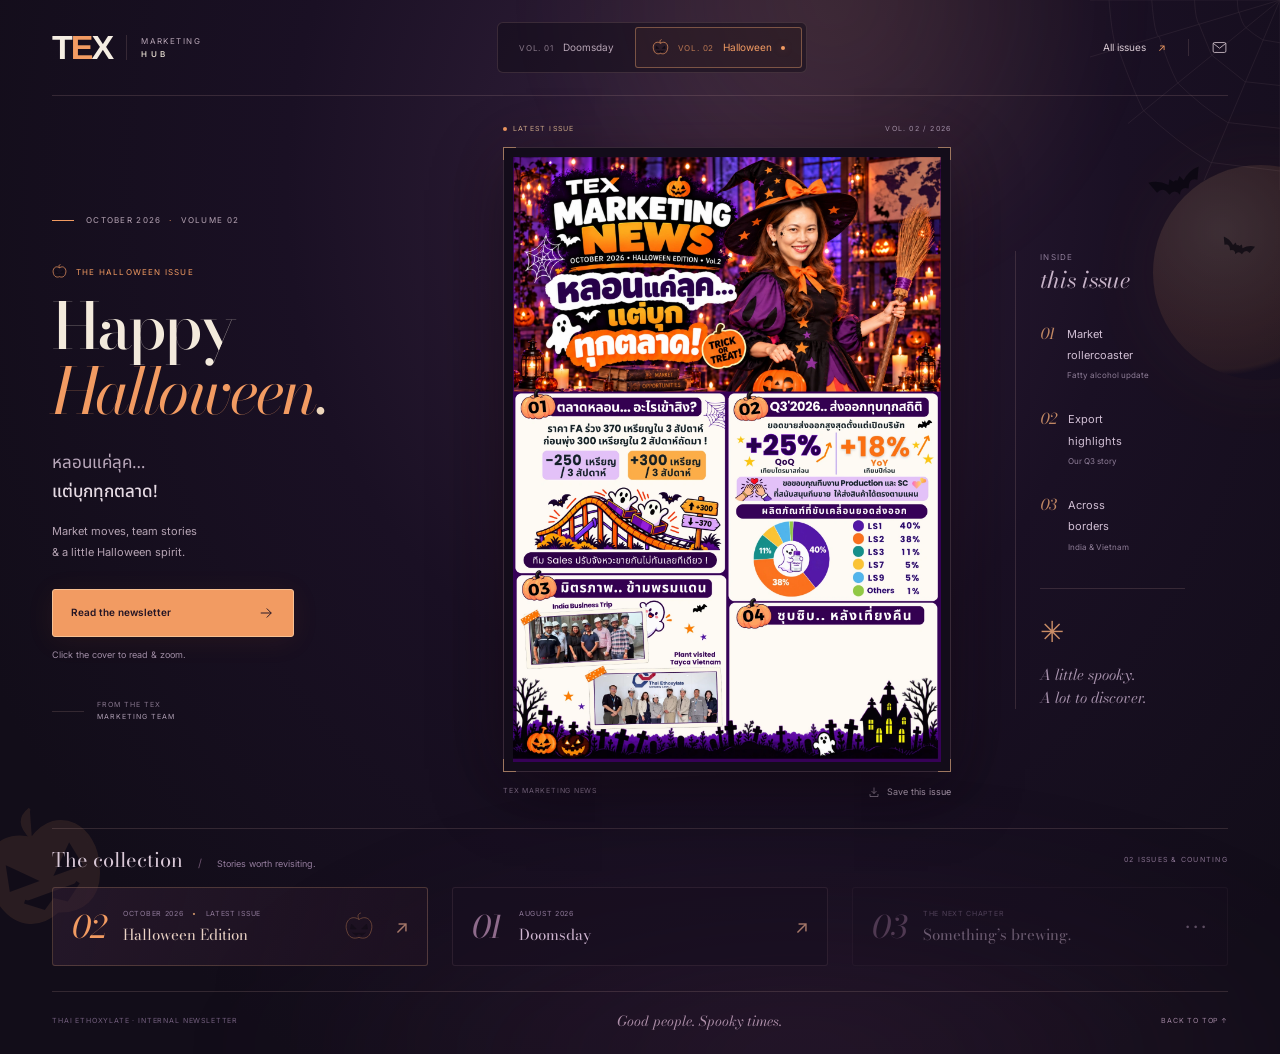
==== commit 4864b1cc: "Add files via upload" ====
--- a/index.html
+++ b/index.html
@@ -1,95 +1,83 @@
 <!doctype html>
 <html lang="th">
 <head>
-  <meta charset="utf-8">
-  <meta name="viewport" content="width=device-width,initial-scale=1,viewport-fit=cover">
-  <meta name="theme-color" content="#13091e">
-  <meta name="description" content="TEX Marketing Hub — Internal Newsletter">
-  <title>TEX Marketing Hub</title>
-  <link rel="preconnect" href="https://fonts.googleapis.com">
-  <link rel="preconnect" href="https://fonts.gstatic.com" crossorigin>
-  <link href="https://fonts.googleapis.com/css2?family=Creepster&family=Cinzel+Decorative:wght@400;700;900&family=Inter:wght@400;500;600&family=Noto+Sans+Thai:wght@400;500&family=Noto+Serif+Ethiopic:wght@300;400;500&display=swap" rel="stylesheet">
-  <link rel="stylesheet" href="css/style.css?v=9.0">
-  <link rel="stylesheet" href="css/halloween.css?v=9.0">
-  <!-- Google Analytics -->
-<script async src="https://www.googletagmanager.com/gtag/js?id=G-6JH8XJGQFT"></script>
-<script>
-  window.dataLayer = window.dataLayer || [];
-  function gtag(){dataLayer.push(arguments);}
-  gtag('js', new Date());
-
-  gtag('config', 'G-6JH8XJGQFT');
-</script>
+<meta charset="utf-8"><meta name="viewport" content="width=device-width,initial-scale=1,viewport-fit=cover">
+<meta name="theme-color" content="#140e1c"><meta name="description" content="TEX Marketing Hub — market insights and stories from our team.">
+<title>TEX Marketing Hub — The Halloween Issue</title>
+<link rel="preconnect" href="https://fonts.googleapis.com"><link rel="preconnect" href="https://fonts.gstatic.com" crossorigin>
+<link href="https://fonts.googleapis.com/css2?family=Bodoni+Moda:ital,wght@0,400;0,500;0,600;1,400;1,500&family=Inter:wght@400;500;600;700&family=Noto+Sans+Thai:wght@400;500&family=Noto+Serif+Ethiopic:wght@300;400&display=swap" rel="stylesheet">
+<link rel="preload" as="image" href="images/newsletter-vol02-display.webp">
+<link rel="stylesheet" href="css/base.css?v=10.0"><link rel="stylesheet" href="css/editorial.css?v=10.0">
+<script async src="https://www.googletagmanager.com/gtag/js?id=G-6JH8XJGQFT"></script><script>window.dataLayer=window.dataLayer||[];function gtag(){dataLayer.push(arguments)}gtag('js',new Date());gtag('config','G-6JH8XJGQFT');</script>
 </head>
 <body data-issue="02">
-  <a class="skip-link" href="#current-issue">Skip to content</a>
-  <main class="site" id="home">
-    <div class="season-decoration" aria-hidden="true">
-      <svg class="corner-web" viewBox="0 0 200 200" fill="none"><g stroke="currentColor" stroke-width="1"><path d="M0 0L195 20M0 0L180 85M0 0L140 145M0 0L78 185M0 0L15 200"/><path d="M39 4Q29 14 36 17Q23 26 28 29Q14 32 16 37Q4 34 3 40M78 8Q62 29 72 34Q48 49 56 58Q29 61 31 74Q8 68 6 80M117 12Q93 43 108 51Q74 73 84 87Q44 92 47 111Q14 103 9 120M156 16Q124 59 144 68Q99 97 112 116Q59 124 62 148Q19 141 12 160"/></g></svg>
-      <svg class="bat bat-one" viewBox="0 0 100 45"><path fill="currentColor" d="M0 4Q20 5 35 20L40 10L46 17L50 15L54 17L60 10L65 20Q80 5 100 4L90 27Q75 18 69 38Q56 29 50 44Q44 29 31 38Q25 18 10 27Z"/></svg>
-      <svg class="bat bat-two" viewBox="0 0 100 45"><path fill="currentColor" d="M0 4Q20 5 35 20L40 10L46 17L50 15L54 17L60 10L65 20Q80 5 100 4L90 27Q75 18 69 38Q56 29 50 44Q44 29 31 38Q25 18 10 27Z"/></svg>
-      <span class="season-star star-one">✦</span><span class="season-star star-two">✧</span>
+<a class="skip-link" href="#current-issue">Skip to newsletter</a>
+<svg class="icon-defs" aria-hidden="true" xmlns="http://www.w3.org/2000/svg"><defs>
+<symbol id="arrow" viewBox="0 0 24 24"><path d="M5 12h14m-6-6 6 6-6 6"/></symbol>
+<symbol id="expand" viewBox="0 0 24 24"><path d="M9 4H4v5m11-5h5v5M4 15v5h5m6 0h5v-5"/></symbol>
+<symbol id="download" viewBox="0 0 24 24"><path d="M12 3v12m-5-5 5 5 5-5M4 16v5h16v-5"/></symbol>
+<symbol id="mail" viewBox="0 0 24 24"><rect x="3" y="5" width="18" height="14" rx="2"/><path d="m3 6 9 7 9-7"/></symbol>
+<symbol id="pumpkin" viewBox="0 0 32 32"><path d="M16 8c-9-6-16 3-13 12 2 8 8 9 13 7 5 2 11 1 13-7 3-9-4-18-13-12Z"/><path d="M16 8c-2-4-1-6 2-7"/><path class="pumpkin-face" d="m8 13 5 5H7Zm16 0 1 5h-6ZM9 22l4 3 3-2 3 2 4-3"/></symbol>
+</defs></svg>
+<main class="publication" id="home">
+  <div class="ambience" aria-hidden="true"><div class="moon-halo"></div><div class="moon"></div><div class="ground-glow"></div>
+    <svg class="editorial-web" viewBox="0 0 200 200" fill="none"><g stroke="currentColor"><path d="M200 0 0 0m200 0L0 60m200-60L40 130m160-130L120 190m80-190v200"/><path d="M155 0q1 15 2 13 3 12 7 16 9 8 18 13l18 3M110 0q1 21 5 26 8 20 13 32 19 15 35 28l37 4M65 0q3 38 8 39 10 31 19 48 25 25 53 42l55 6M20 0q4 50 10 52 15 42 26 64 34 33 71 55l73 9"/></g></svg>
+    <svg class="sky-bat bat-a" viewBox="0 0 100 45"><path d="M0 4q20 1 35 16l5-10 6 7 4-2 4 2 6-7 5 10Q80 5 100 4L90 27q-15-9-21 11-13-9-19 6-6-15-19-6-6-20-21-11Z"/></svg>
+    <svg class="sky-bat bat-b" viewBox="0 0 100 45"><path d="M0 4q20 1 35 16l5-10 6 7 4-2 4 2 6-7 5 10Q80 5 100 4L90 27q-15-9-21 11-13-9-19 6-6-15-19-6-6-20-21-11Z"/></svg>
+    <div class="edge-pumpkin"><svg><use href="#pumpkin"/></svg></div>
+  </div>
+  <header class="masthead publication-shell">
+    <a href="#home" class="publication-brand" aria-label="TEX Marketing Hub home"><span class="wordmark">T<span>E</span>X</span><span class="wordmark-caption">MARKETING<br><b>HUB</b></span></a>
+    <div class="edition-switch" role="group" aria-label="เลือกฉบับ Newsletter">
+      <button class="issue-switch" data-select-issue="01" aria-pressed="false"><span class="tab-volume">VOL. 01</span><span>Doomsday</span></button>
+      <button class="issue-switch selected" data-select-issue="02" aria-pressed="true"><svg class="pumpkin-icon" aria-hidden="true"><use href="#pumpkin"/></svg><span class="tab-volume">VOL. 02</span><span>Halloween</span><i class="new-dot" aria-label="Latest issue"></i></button>
     </div>
-    <header class="header">
-      <div class="shell header-inner">
-        <a class="brand" href="#home" aria-label="TEX Marketing Hub home">
-          <span class="tex-logo" aria-hidden="true">T<span>E</span>X</span>
-          <span class="brand-copy">
-            <strong>Marketing Hub</strong>
-            <small>THAI ETHOXYLATE · INTERNAL NEWSLETTER</small>
-          </span>
-        </a>
-        <nav class="nav" aria-label="Main navigation"><a class="active" href="#home">Home</a><a href="#archive">All issues</a></nav>
-        <a class="contact-btn" href="mailto:marketing@tex.co.th"><span aria-hidden="true">✉</span><b>Contact Marketing</b></a>
+    <nav class="masthead-nav" aria-label="Main navigation"><a href="#archive">All issues <span>↗</span></a><a class="contact-icon" href="mailto:marketing@tex.co.th" aria-label="Contact Marketing"><svg><use href="#mail"/></svg></a></nav>
+  </header>
+  <p class="sr-only" id="issue-status" role="status" aria-live="polite"></p>
+  <div class="edition-stage publication-shell" id="current-issue">
+    <section class="editorial-intro" aria-labelledby="edition-headline">
+      <p class="issue-kicker"><span class="kicker-line"></span> OCTOBER 2026 <i>·</i> VOLUME 02</p>
+      <div class="season-label"><svg class="pumpkin-icon" aria-hidden="true"><use href="#pumpkin"/></svg><span>THE HALLOWEEN ISSUE</span></div>
+      <h1 id="edition-headline">Happy<br><em>Halloween<span>.</span></em></h1>
+      <p class="editorial-tagline" lang="th">หลอนแค่ลุค…<br><strong>แต่บุกทุกตลาด!</strong></p>
+      <p class="editorial-deck">Market moves, team stories<br>&amp; a little Halloween spirit.</p>
+      <button class="read-issue js-open" data-image="images/newsletter-vol02.png" data-title="Marketing News" data-meta="Volume 02 · October 2026" data-alt="TEX Marketing News Volume 02"><span>Read the newsletter</span><svg aria-hidden="true"><use href="#arrow"/></svg></button>
+      <p class="reading-note">Click the cover to read &amp; zoom.</p>
+      <div class="editorial-signoff"><span class="signoff-rule"></span><span>FROM THE TEX<br><strong>MARKETING TEAM</strong></span></div>
+    </section>
+    <figure class="featured-newsletter">
+      <div class="cover-topline"><span><i></i> LATEST ISSUE</span><span>VOL. 02 / 2026</span></div>
+      <div class="cover-mat">
+        <span class="corner-tl"></span><span class="corner-tr"></span><span class="corner-bl"></span><span class="corner-br"></span>
+        <button class="featured-cover js-open" data-image="images/newsletter-vol02.png" data-title="Marketing News" data-meta="Volume 02 · October 2026" data-alt="TEX Marketing News Volume 02" aria-label="Open Marketing News Volume 02 in full screen">
+          <img src="images/newsletter-vol02-display.webp" alt="TEX Marketing News Volume 02 — Halloween Edition" width="1448" height="2048" fetchpriority="high">
+          <span class="cover-open"><svg aria-hidden="true"><use href="#expand"/></svg><span>OPEN &amp; EXPLORE</span></span>
+        </button>
       </div>
-    </header>
-
-
-    <div class="issue-switcher shell">
-      <span class="switcher-label">THE TEX CHRONICLES <span aria-hidden="true">/</span> CHOOSE YOUR CHAPTER</span>
-                <div class="volume-picker" role="group" aria-label="เลือกฉบับ Newsletter">
-            <button type="button" class="volume-tab" data-select-issue="01" aria-pressed="false"><span>VOL. 01</span><small>Doomsday</small></button>
-            <button type="button" class="volume-tab selected" data-select-issue="02" aria-pressed="true"><span>VOL. 02 <i>NEW</i></span><small>Halloween</small></button>
-          </div>
-
-    </div>
-    <section class="halloween-hero" aria-labelledby="halloween-title">
-      <div class="night-art" aria-hidden="true"></div>
-      <div class="night-vignette" aria-hidden="true"></div>
-      <div class="night-grain" aria-hidden="true"></div>
-      <div class="night-mist" aria-hidden="true"></div>
-      <div class="shell night-content">
-        <p class="night-eyebrow"><span></span> DARK NIGHTS. BRIGHTER IDEAS.</p>
-        <h1 id="halloween-title"><span class="happy-word">Happy</span><span class="halloween-word">Halloween</span></h1>
-        <p class="night-subtitle">A little fright.<br>A whole lot of market insight.</p>
-        <p class="night-thai" lang="th">หลอนแค่ลุค… แต่บุกทุกตลาด!</p>
-        <div class="night-actions">
-          <a class="night-enter" href="#current-issue">Explore Volume 02 <span aria-hidden="true">↗</span></a>
-          <span class="night-edition">OCTOBER 2026 <i></i> VOL. 02</span>
-        </div>
-      </div>
-      <div class="night-bottom shell"><span>THE HALLOWEEN EDITION</span><a href="#current-issue">SCROLL TO DISCOVER <span aria-hidden="true">↓</span></a></div>
-    </section>
-    <div class="halloween-divider" aria-hidden="true"><span>MARKET THRILLS</span><i>✦</i><span>TEAM SPIRIT</span><i>✦</i><span>TRICK OR TREAT</span><i>✦</i><span>FRESH PERSPECTIVES</span></div>
-    <div class="reading-heading shell"><p>UNSEAL THE LATEST CHAPTER</p><h2>Spooky stories.<br><em>Serious insights.</em></h2><span>Your October dispatch from the TEX Marketing Team.</span></div>
-
-    <div class="desktop-frame">
-      <p class="sr-only" id="issue-status" role="status" aria-live="polite"></p>
-      <section class="hero shell" id="current-issue" aria-label="Current newsletter">
+      <figcaption><span>TEX MARKETING NEWS</span><a href="images/newsletter-vol02.png" download aria-label="Download Volume 02 original image"><svg aria-hidden="true"><use href="#download"/></svg> Save this issue</a></figcaption>
+    </figure>
+    <aside class="issue-contents" aria-label="Inside this issue">
+      <p class="contents-heading">INSIDE<br><em>this issue</em></p>
+      <ol><li><span>01</span><div><strong>Market<br>rollercoaster</strong><small>Fatty alcohol update</small></div></li><li><span>02</span><div><strong>Export<br>highlights</strong><small>Our Q3 story</small></div></li><li><span>03</span><div><strong>Across<br>borders</strong><small>India &amp; Vietnam</small></div></li></ol>
+      <div class="contents-foot"><span class="contents-star">✳</span><p>A little spooky.<br>A lot to discover.</p></div>
+    </aside>
+  </div>
+  <div class="legacy-layout" hidden>      <section class="hero shell" id="legacy-issue" aria-label="Current newsletter">
         <div class="hero-copy">
           <div class="eyebrow"><span>TEX Internal Communication</span><i aria-hidden="true"></i></div>
           <h1 id="hero-title">Marketing<br>Hub<span class="title-dot">.</span></h1>
-          <div class="edition-row"><span id="edition-volume">Volume 02 · October 2026</span><i aria-hidden="true"></i></div>
-          <div class="edition-name" id="edition-name">Halloween Edition</div>
-          <p class="hero-description">Market updates &amp; stories from our team.</p><p class="edition-tagline" id="edition-tagline">หลอนแค่ลุค… แต่บุกทุกตลาด!</p><div class="season-mark" aria-hidden="true">✦ <span>TRICK OR TREAT</span> ✦</div>
+          <div class="edition-row"><span id="edition-volume">Volume 01 · August 2026</span><i aria-hidden="true"></i></div>
+          <div class="edition-name" id="edition-name">Doomsday</div>
+          <p class="hero-description">Market updates &amp; stories from our team.</p><p class="edition-tagline" id="edition-tagline">Stories from the TEX Marketing Team</p><div class="season-mark" aria-hidden="true">✦ <span>TRICK OR TREAT</span> ✦</div>
         </div>
 
         <div class="cover-area">
-          <div class="magazine-spread single-issue" aria-label="Volume 02 page preview">
+          <div class="magazine-spread " aria-label="Volume 01 page preview">
             <span class="spread-halo" aria-hidden="true"></span>
             <span class="spread-shadow" aria-hidden="true"></span>
 
-            <button hidden class="spread-page message-page js-open" type="button"
+            <button class="spread-page message-page js-open" type="button"
               data-image="images/marketing-message.png"
               data-title="สารจาก Marketing"
               data-meta="Volume 01 · Marketing Team Message"
@@ -99,54 +87,47 @@
             </button>
 
             <button class="spread-page newsletter-page js-open" type="button"
-              data-image="images/newsletter-vol02.png"
+              data-image="images/newsletter-vol01.png"
               data-title="Marketing News"
-              data-meta="Volume 02 · October 2026"
-              data-alt="TEX Marketing News Volume 02">
+              data-meta="Volume 01 · August 2026"
+              data-alt="TEX Marketing News Volume 01">
               <span class="cover-edge" aria-hidden="true"></span>
-              <img src="images/newsletter-vol02-thumb.webp" width="520" height="735" alt="TEX Marketing News Volume 02 cover">
+              <img src="images/newsletter-vol01-thumb.webp" width="520" height="735" alt="TEX Marketing News Volume 01 cover">
               <span class="page-open-hint" aria-hidden="true">Open newsletter ↗</span>
             </button>
 
-            <span hidden class="spread-fold" aria-hidden="true"></span>
+            <span class="spread-fold" aria-hidden="true"></span>
           </div>
           <p class="cover-caption">Click the cover to explore this issue <span aria-hidden="true">↗</span></p>
         </div>
 
         <article class="issue-panel">
-          <div class="panel-label"><i aria-hidden="true"></i> Latest issue</div>
-          <div class="issue-heading"><span class="issue-number">02</span><div class="issue-volume"><small>Volume</small><strong id="issue-date">October 2026</strong></div></div>
+          <div class="panel-label"><i aria-hidden="true"></i> From the archive</div>
+          <div class="issue-heading"><span class="issue-number">01</span><div class="issue-volume"><small>Volume</small><strong id="issue-date">August 2026</strong></div></div>
           <div class="panel-rule"></div>
-          <h2 id="issue-title">Trick or Treat!</h2>
-          <p id="issue-description">Market rollercoaster, record exports and friendships across borders.</p>
+          <h2 id="issue-title">Marketing News</h2>
+          <p id="issue-description">Market movement, customer progress and stories from the TEX Marketing Team.</p>
           <button class="primary-btn js-open" type="button"
-            data-image="images/newsletter-vol02.png"
+            data-image="images/newsletter-vol01.png"
             data-title="Marketing News"
-            data-meta="Volume 02 · October 2026"
-            data-alt="TEX Marketing News Volume 02"><span aria-hidden="true">▣</span>Open Volume 02</button>
-          <a class="secondary-btn" href="images/newsletter-vol02.png" download><span aria-hidden="true">⇩</span>Download image</a>
-          <div class="theme-meta"><div><small>Current theme</small><strong id="theme-name">Halloween</strong></div><span class="target" aria-hidden="true"></span></div>
+            data-meta="Volume 01 · August 2026"
+            data-alt="TEX Marketing News Volume 01"><span aria-hidden="true">▣</span>Open Volume 01</button>
+          <a class="secondary-btn" href="images/newsletter-vol01.png" download><span aria-hidden="true">⇩</span>Download image</a>
+          <div class="theme-meta"><div><small>Current theme</small><strong id="theme-name">Doomsday</strong></div><span class="target" aria-hidden="true"></span></div>
         </article>
       </section>
 
-      <section class="archive shell" id="archive" aria-labelledby="archive-title">
-        <div class="section-heading"><span id="archive-title">The collection</span><i aria-hidden="true"></i></div>
-        <div class="archive-grid" aria-label="Choose newsletter volume">
-          <button class="archive-card current selected" type="button" data-issue="02" aria-pressed="true">
-            <img src="images/newsletter-vol02-thumb.webp" alt="" width="40" height="57">
-            <span class="archive-copy"><small>Vol. 02 · October 2026</small><strong>Halloween Edition</strong><span>Latest issue</span></span><b aria-hidden="true">↗</b>
-          </button>
-          <button class="archive-card current" type="button" data-issue="01" aria-pressed="false">
-            <img src="images/newsletter-vol01-thumb.webp" alt="" width="40" height="60">
-            <span class="archive-copy"><small>Vol. 01 · August 2026</small><strong>Doomsday</strong><span>View issue</span></span><b aria-hidden="true">↗</b>
-          </button>
-          <article class="archive-card locked"><span class="placeholder" aria-hidden="true">03</span><span class="archive-copy"><small>Next chapter</small><strong>Coming soon</strong><span>Stay tuned</span></span><span class="lock" aria-hidden="true">○</span></article>
-        </div>
-      </section>
+</div>
+  <section class="collection publication-shell" id="archive" aria-labelledby="collection-title">
+    <div class="collection-heading"><h2 id="collection-title">The collection<span> / </span><small>Stories worth revisiting.</small></h2><span class="collection-count">02 ISSUES &amp; COUNTING</span></div>
+    <div class="collection-grid">
+      <button class="collection-item selected" data-select-issue="02" aria-pressed="true"><span class="collection-num">02</span><span class="collection-info"><small>OCTOBER 2026 <i>•</i> LATEST ISSUE</small><strong>Halloween Edition</strong></span><svg class="collection-pumpkin" aria-hidden="true"><use href="#pumpkin"/></svg><span class="collection-arrow">↗</span></button>
+      <button class="collection-item" data-select-issue="01" aria-pressed="false"><span class="collection-num">01</span><span class="collection-info"><small>AUGUST 2026</small><strong>Doomsday</strong></span><span class="collection-arrow">↗</span></button>
+      <div class="collection-item upcoming"><span class="collection-num">03</span><span class="collection-info"><small>THE NEXT CHAPTER</small><strong>Something’s brewing.</strong></span><span class="upcoming-mark">···</span></div>
     </div>
-    <footer class="hub-footer shell"><a class="footer-brand" href="#home">TEX <span>Marketing Hub</span></a><span class="footer-motto">Good people. Spooky times.</span><span>THAI ETHOXYLATE · INTERNAL NEWSLETTER</span></footer>
-  </main>
-
+  </section>
+  <footer class="publication-footer publication-shell"><span>THAI ETHOXYLATE · INTERNAL NEWSLETTER</span><span class="footer-wish">Good people. Spooky times.</span><a href="#home">BACK TO TOP ↑</a></footer>
+</main>
   <div class="viewer" id="viewer" tabindex="-1" aria-hidden="true" role="dialog" aria-modal="true" aria-label="Marketing News viewer">
     <div class="viewer-bar">
       <div class="viewer-title"><strong id="viewerHeading">Marketing News</strong><span id="viewerMeta">Volume 02 · October 2026</span></div>
@@ -162,6 +143,6 @@
     <div class="canvas" id="canvas"><div class="loading" id="loading"><span></span>Loading original image</div><img class="newsletter" id="newsletter" alt="" draggable="false"></div>
     <div class="viewer-tip">Scroll or pinch to zoom · Drag to move · ESC to close</div>
   </div>
-  <script src="js/app.js?v=9.0" defer></script>
-</body>
-</html>
+
+<script src="js/app.js?v=10.0" defer></script>
+</body></html>
--- a/css/base.css
+++ b/css/base.css
@@ -0,0 +1,19 @@
+/* TEX Marketing Hub · 8.1. Theme values apply to the entire page and reader. */
+:root{color-scheme:dark;--bg:#11091b;--text:#fff8ef;--muted:#bcaecb;--accent:#ff9c42;--accent-rgb:255,156,66;--line:#b68ad62d;--surface:#20102e;--panel-top:#2d143d;--panel-bottom:#180e23;--header:#120a1ee8;--glow:#6c249947;--reader:#120a1c;--reader-center:#361746;--serif:"Noto Serif Ethiopic",Georgia,serif;--sans:Inter,"Segoe UI",Tahoma,Arial,sans-serif}
+body[data-issue="01"]{--bg:#080d0d;--text:#f4f7ee;--muted:#a9b5a7;--accent:#a4d951;--accent-rgb:164,217,81;--line:#b9c9b02a;--surface:#131d15;--panel-top:#1a2719;--panel-bottom:#101811;--header:#090f0de8;--glow:#619b292a;--reader:#080e0a;--reader-center:#1d2e1a}
+*{box-sizing:border-box}html{scroll-behavior:smooth}body{margin:0;min-width:320px;background:var(--bg);color:var(--text);font:14px/1.5 var(--sans);-webkit-font-smoothing:antialiased;transition:background-color .35s,color .35s}button,a{font:inherit;color:inherit}button{cursor:pointer}button:disabled{cursor:default}a{text-decoration:none}img{display:block;max-width:100%}[hidden]{display:none!important}.shell{width:min(1400px,calc(100% - 72px));margin-inline:auto}.site{position:relative;min-height:100dvh;isolation:isolate;background:var(--bg);transition:background-color .35s}.site:before{content:"";position:absolute;inset:0;z-index:-1;pointer-events:none;background:radial-gradient(ellipse at 52% 42%,var(--glow),transparent 57%);transition:background .35s}.site:after{content:"";position:absolute;inset:0;pointer-events:none;z-index:-1;opacity:.25;background-image:linear-gradient(#ffffff09 1px,transparent 1px),linear-gradient(90deg,#ffffff09 1px,transparent 1px);background-size:80px 80px;mask-image:linear-gradient(#000,transparent 90%)}
+.header{height:76px;background:var(--header);border-bottom:1px solid var(--line);position:relative;z-index:5;transition:background-color .35s,border-color .35s}.header-inner{height:100%;display:flex;justify-content:space-between;align-items:center;gap:24px}.brand{display:flex;align-items:center;gap:15px}.tex-logo{font:bold 33px/1 Arial,sans-serif;letter-spacing:-2px}.tex-logo span{color:var(--accent)}.brand-copy{padding-left:15px;border-left:1px solid var(--line)}.brand-copy strong{display:block;font:300 20px/1.2 var(--serif)}.brand-copy small{display:block;margin-top:4px;font-size:7px;letter-spacing:.13em;color:var(--muted)}.nav{display:flex;align-items:center;gap:28px}.nav a{font-size:9px;text-transform:uppercase;letter-spacing:.15em;color:var(--muted)}.nav a.active,.nav a:hover{color:var(--accent)}.contact-btn{display:flex;align-items:center;gap:10px;border:1px solid var(--line);padding:10px 14px;border-radius:7px;font-size:9px;letter-spacing:.09em}.contact-btn b{font-weight:500}.contact-btn:hover{border-color:var(--accent);background:rgba(var(--accent-rgb),.06)}
+.desktop-frame{position:relative;z-index:2}.hero{display:grid;grid-template-columns:minmax(0,.9fr) minmax(0,1.4fr) minmax(0,.8fr);align-items:center;gap:36px;padding:38px 0 26px;min-height:550px}.hero-copy,.cover-area,.issue-panel{min-width:0}.eyebrow,.edition-row{display:flex;align-items:center;gap:12px;font-size:8px;letter-spacing:.16em;text-transform:uppercase;color:var(--muted)}.eyebrow i,.edition-row i{width:30px;height:1px;background:var(--accent);opacity:.7}.hero h1{font:300 clamp(46px,4.8vw,76px)/1.04 var(--serif);letter-spacing:-.055em;margin:20px 0 24px}.title-dot{color:var(--accent)}.volume-picker{display:flex;gap:5px;background:rgba(0,0,0,.2);padding:5px;border:1px solid var(--line);border-radius:12px;width:max-content;max-width:100%;margin-bottom:27px}.volume-tab{border:1px solid transparent;background:transparent;color:var(--muted);padding:10px 14px;border-radius:8px;text-align:left;min-width:108px;transition:background-color .3s,border-color .3s,color .3s}.volume-tab>span{display:flex;align-items:center;gap:7px;font-size:10px;font-weight:600;letter-spacing:.1em}.volume-tab small{display:block;margin-top:3px;font-size:9px}.volume-tab i{font-size:6px;letter-spacing:.06em;font-style:normal;border:1px solid currentColor;border-radius:3px;padding:1px 3px;opacity:.8}.volume-tab.selected{background:rgba(var(--accent-rgb),.1);border-color:rgba(var(--accent-rgb),.48);color:var(--accent)}.volume-tab:hover{background:rgba(var(--accent-rgb),.07)}.edition-row{color:var(--accent);font-size:8px}.edition-name{margin-top:9px;font-size:14px;letter-spacing:.14em;text-transform:uppercase}.hero-description{max-width:250px;color:var(--muted);font-size:12px;line-height:1.8;margin:15px 0 0}.edition-tagline{font-size:16px;line-height:1.8;margin:12px 0 0;color:var(--text)}.season-mark{display:flex;gap:10px;align-items:center;margin-top:24px;color:var(--accent)}.season-mark span{font-size:8px;letter-spacing:.18em}body[data-issue="01"] .season-mark{visibility:hidden}
+.cover-area{display:flex;align-items:center;flex-direction:column;justify-content:center;padding:10px 0}.magazine-spread{position:relative;width:min(100%,540px);aspect-ratio:1.34;isolation:isolate;perspective:1300px}.spread-page{position:absolute;top:0;width:50%;height:100%;padding:0;border:0;background:var(--bg);box-shadow:0 24px 50px #0008;transition:transform .3s,filter .3s;overflow:hidden}.spread-page img{width:100%;height:100%;object-fit:contain;object-position:center;background:var(--bg)}.message-page{left:0;transform:rotateY(8deg) rotate(-2deg);transform-origin:right center}.newsletter-page{right:0;transform:rotateY(-8deg) rotate(1deg);transform-origin:left center}.spread-page:hover{z-index:4;filter:brightness(1.05);transform:translateY(-5px)}.spread-fold{position:absolute;left:49%;top:1%;width:2%;height:98%;z-index:5;pointer-events:none;background:linear-gradient(90deg,#0007,#ffffff15,#0007)}.spread-halo{position:absolute;inset:-10%;z-index:-2;background:radial-gradient(ellipse,var(--glow),transparent 70%);filter:blur(22px)}.spread-shadow{position:absolute;bottom:-5%;left:10%;width:80%;height:10%;background:#0009;filter:blur(22px);z-index:-1;border-radius:50%}.single-issue{width:min(100%,365px);aspect-ratio:1448/2048}.single-issue:before,.single-issue:after{content:"";position:absolute;inset:0;border:1px solid var(--line);background:var(--surface);z-index:-1}.single-issue:before{transform:rotate(-4deg) translate(-4px,0)}.single-issue:after{transform:rotate(2.5deg);z-index:-2}.single-issue .newsletter-page{inset:0;width:100%;height:100%;transform:rotate(-.7deg);border:1px solid #ffffff25;box-shadow:0 30px 75px #0009}.single-issue .newsletter-page:hover{transform:rotate(0deg) translateY(-5px)}.single-issue .spread-halo{inset:-12% -25%;background:radial-gradient(ellipse,rgba(var(--accent-rgb),.13),var(--glow) 30%,transparent 70%)}.cover-caption{margin:20px 0 0;text-align:center;color:var(--muted);font-size:8px;letter-spacing:.09em}.cover-caption span{color:var(--accent)}.page-open-hint{position:absolute;bottom:12px;left:50%;transform:translateX(-50%);font-size:8px;white-space:nowrap;padding:7px 11px;border:1px solid var(--line);border-radius:99px;background:var(--header);opacity:0;transition:opacity .2s}.spread-page:hover .page-open-hint,.spread-page:focus-visible .page-open-hint{opacity:1}
+.issue-panel{width:100%;max-width:275px;justify-self:end;padding:22px;border:1px solid var(--line);border-radius:16px;background:linear-gradient(145deg,var(--panel-top),var(--panel-bottom));transition:border-color .35s,background .35s}.panel-label{display:flex;align-items:center;gap:8px;font-size:8px;color:var(--muted);letter-spacing:.15em;text-transform:uppercase}.panel-label i{width:5px;height:5px;background:var(--accent);border-radius:50%;box-shadow:0 0 10px rgba(var(--accent-rgb),.5)}.issue-heading{display:flex;align-items:flex-end;gap:17px;margin:22px 0}.issue-number{font:300 61px/.8 var(--serif);color:var(--accent)}.issue-volume small,.theme-meta small{display:block;font-size:7px;color:var(--muted);text-transform:uppercase;letter-spacing:.14em}.issue-volume strong{display:block;margin-top:3px;font-size:11px;font-weight:500}.panel-rule{height:1px;background:var(--line);margin:20px 0}.issue-panel h2{font:300 26px/1.2 var(--serif);margin:0}.issue-panel p{font-size:11px;line-height:1.85;color:var(--muted);margin:9px 0 18px}.primary-btn,.secondary-btn{width:100%;height:42px;display:flex;align-items:center;justify-content:center;gap:8px;border-radius:7px;font-size:9px;letter-spacing:.06em;transition:background-color .3s,border-color .3s}.primary-btn{border:1px solid var(--accent);background:var(--accent);color:var(--bg);font-weight:600}.primary-btn:hover{filter:brightness(1.1)}.secondary-btn{margin-top:7px;background:transparent;border:1px solid var(--line);color:var(--muted)}.secondary-btn:hover{color:var(--text);border-color:var(--accent)}.theme-meta{display:flex;justify-content:space-between;align-items:center;margin-top:18px;padding-top:16px;border-top:1px solid var(--line)}.theme-meta strong{display:block;font-size:11px;font-weight:500;margin-top:4px;color:var(--text)}.target{width:18px;height:18px;border:1px solid var(--accent);border-radius:50%;position:relative;opacity:.75}.target:after{content:"";position:absolute;inset:5px;border:1px solid var(--accent);border-radius:50%}
+.archive{padding-bottom:22px}.section-heading{display:flex;align-items:center;gap:18px;padding:14px 0;font:300 16px/1.2 var(--serif);border-top:1px solid var(--line)}.section-heading i{height:1px;flex:1;background:linear-gradient(90deg,var(--line),transparent)}.archive-grid{display:grid;grid-template-columns:repeat(3,minmax(0,1fr));gap:12px}.archive-card{display:grid;grid-template-columns:35px minmax(0,1fr) auto;gap:14px;align-items:center;min-height:77px;text-align:left;padding:9px 15px;border:1px solid var(--line);border-radius:10px;background:#ffffff02;transition:border-color .3s,background-color .3s}.archive-card img{width:35px;height:50px;object-fit:contain}.archive-card.selected{background:rgba(var(--accent-rgb),.06);border-color:rgba(var(--accent-rgb),.45)}.archive-card.current:hover{border-color:var(--accent)}.archive-copy{min-width:0}.archive-copy small{display:block;font-size:7px;letter-spacing:.12em;color:var(--muted);text-transform:uppercase}.archive-copy strong{display:block;font-size:12px;font-weight:500;margin-top:4px;overflow:hidden;white-space:nowrap;text-overflow:ellipsis}.archive-copy span{display:block;font-size:7px;color:var(--accent);letter-spacing:.1em;text-transform:uppercase;margin-top:4px}.archive-card>b{color:var(--accent);font-size:18px;font-weight:400}.placeholder{font:300 28px/1 var(--serif);color:var(--muted)}.archive-card.locked{opacity:.5}.lock{color:var(--muted)}
+.season-decoration{position:absolute;inset:0;pointer-events:none;z-index:1;opacity:1;transition:opacity .35s}body[data-issue="01"] .season-decoration{opacity:0}.corner-web{position:absolute;top:76px;left:0;width:130px;height:130px;color:#c79beb;opacity:.17}.bat{position:absolute;color:#b88ad8;opacity:.2}.bat-one{top:19%;right:5%;width:49px;transform:rotate(13deg)}.bat-two{top:27%;right:10%;width:28px;transform:rotate(-17deg)}.season-star{position:absolute;color:var(--accent);opacity:.55}.star-one{top:30%;left:30%;font-size:17px}.star-two{bottom:22%;right:33%;font-size:23px}
+.viewer{position:fixed;inset:0;z-index:1000;display:none;background:var(--reader);overflow:hidden;touch-action:none}.viewer.open{display:block}.viewer-bar{position:absolute;top:12px;left:12px;right:12px;z-index:5;display:flex;align-items:center;justify-content:space-between;gap:12px;pointer-events:none}.viewer-title,.viewer-tools{pointer-events:auto;background:var(--header);border:1px solid var(--line);border-radius:10px}.viewer-title{display:flex;gap:14px;align-items:center;padding:12px 15px}.viewer-title strong{font-size:10px}.viewer-title span{font-size:9px;color:var(--muted)}.viewer-tools{display:flex;padding:4px}.viewer-tools button{border:0;background:transparent;min-width:40px;height:35px;color:var(--text)}.viewer-tools button:hover{background:rgba(var(--accent-rgb),.12);border-radius:6px}.viewer-tools .zoom-label{min-width:57px;font-size:10px;color:var(--accent)}.canvas{position:absolute;inset:68px 0 36px;overflow:hidden;cursor:grab;background:radial-gradient(ellipse,var(--reader-center),var(--reader) 75%)}.canvas.dragging{cursor:grabbing}.newsletter{position:absolute;left:0;top:0;max-width:none;max-height:none;user-select:none;-webkit-user-drag:none;transform-origin:0 0;will-change:transform;box-shadow:0 30px 90px #0008}.loading{position:absolute;left:50%;top:50%;transform:translate(-50%,-50%);max-width:85%;text-align:center;font-size:12px;color:var(--muted)}.loading span{display:inline-block;width:14px;height:14px;margin-right:8px;vertical-align:middle;border:2px solid var(--line);border-top-color:var(--accent);border-radius:50%;animation:spin .8s linear infinite}.loading.hidden{display:none}.viewer-tip{position:absolute;bottom:10px;left:50%;transform:translateX(-50%);font-size:9px;color:var(--muted);white-space:nowrap}@keyframes spin{to{transform:rotate(360deg)}}
+:focus-visible{outline:2px solid var(--accent);outline-offset:4px}.skip-link{position:fixed;top:-100px;left:15px;background:var(--accent);color:var(--bg);padding:10px;z-index:999}.skip-link:focus{top:12px}.sr-only{position:absolute;width:1px;height:1px;padding:0;margin:-1px;overflow:hidden;clip:rect(0,0,0,0);white-space:nowrap;border:0}
+@media(min-width:1180px) and (min-height:760px){.desktop-frame{min-height:calc(100dvh - 76px);display:grid;grid-template-rows:1fr auto}.hero{min-height:0}.single-issue{width:min(100%,380px,calc((100dvh - 270px)*.707))}.magazine-spread:not(.single-issue){width:min(100%,calc((100dvh - 270px)*1.34))}}
+@media(min-width:681px) and (max-width:1179px){.shell{width:calc(100% - 48px)}.hero{grid-template-columns:minmax(0,1fr) minmax(0,1.15fr);gap:28px;padding-top:32px}.hero-copy{grid-column:1;grid-row:1}.cover-area{grid-column:2;grid-row:1 / 3}.issue-panel{grid-column:1;grid-row:2;justify-self:start;max-width:100%}.hero h1{font-size:59px;margin-top:15px}.single-issue{width:min(100%,365px)}.nav{display:none}.archive-card{gap:10px;padding:9px}.archive-copy strong{font-size:11px}.brand-copy small{font-size:6px}.season-star{display:none}}
+@media(max-width:680px){.shell{width:calc(100% - 32px)}.header{height:66px}.header-inner{gap:12px}.brand{gap:9px}.tex-logo{font-size:28px}.brand-copy{padding-left:9px}.brand-copy strong{font-size:17px}.brand-copy small{display:none}.nav{display:none}.contact-btn{padding:8px 12px}.contact-btn b{display:none}.hero{display:flex;flex-direction:column;gap:24px;padding:28px 0}.hero-copy{width:100%;text-align:center}.eyebrow,.edition-row,.season-mark{justify-content:center}.hero h1{font-size:55px;margin:16px 0 22px}.hero h1 br{display:none}.volume-picker{margin:0 auto 22px}.volume-tab{min-width:125px;padding:11px 15px}.hero-description{margin-inline:auto;font-size:11px}.edition-tagline{font-size:16px;margin-top:8px}.season-mark{margin-top:13px}.cover-area{width:100%;padding:5px 0 0}.single-issue{width:min(77vw,330px)}.magazine-spread:not(.single-issue){width:100%;max-width:440px}.issue-panel{max-width:420px;padding:22px}.issue-heading{margin:18px 0}.issue-panel p{font-size:12px}.archive-grid{grid-template-columns:1fr;gap:9px}.archive-card{min-height:82px;padding:10px 15px}.archive-copy small{font-size:8px}.archive-copy strong{font-size:13px}.section-heading{font-size:18px}.corner-web{top:66px;width:80px;height:80px}.bat-one{top:160px;right:5%;width:35px}.bat-two{display:none}.star-one{left:7%;top:355px}.star-two{display:none}.viewer-title{display:none}.viewer-bar{top:6px;left:6px;right:6px}.viewer-tools{width:100%;justify-content:space-between}.viewer-tools button{min-width:35px}.canvas{inset:58px 0 36px}.viewer-tip{font-size:8px;max-width:96%;overflow:hidden;text-overflow:ellipsis}.page-open-hint{display:none}}
+@media(prefers-reduced-motion:reduce){*,*:before,*:after{transition:none!important;animation:none!important;scroll-behavior:auto!important}}
+/* Crossfade the complete page so gradients and decorations change together. */
+::view-transition-old(root),::view-transition-new(root){animation-duration:.3s;animation-timing-function:ease-in-out}
+@media(prefers-reduced-motion:reduce){::view-transition-old(root),::view-transition-new(root){animation:none!important}}
--- a/css/editorial.css
+++ b/css/editorial.css
@@ -0,0 +1,40 @@
+/* TEX Marketing Hub / No.10 — The Midnight Journal */
+:root{--ink:#f3eadc;--quiet:#b6a4b4;--orange:#f29b62;--orange-deep:#c76e3e;--hairline:#c6a29c2e;--editorial:'Bodoni Moda',Georgia,serif;--ui:Inter,'Noto Sans Thai',Tahoma,sans-serif;--reader:#100b16;--reader-center:#2d1730}
+body{background:#140e1c;color:var(--ink);font-family:var(--ui);font-size:14px}
+body[data-issue="01"]{--ink:#f3f2df;--quiet:#a4b19f;--orange:#a4d951;--orange-deep:#8cab4c;--hairline:#c8d7b929}
+button,a{-webkit-tap-highlight-color:transparent}svg{display:block}.icon-defs{position:absolute;width:0;height:0;overflow:hidden}.publication{position:relative;min-height:100svh;isolation:isolate;overflow:clip;background:radial-gradient(ellipse at 55% 18%,#34213c 0%,#1a1024 42%,#120d19 82%)}
+.publication-shell{width:min(1440px,calc(100% - 104px));margin-inline:auto}
+.ambience{position:absolute;inset:0;z-index:-1;pointer-events:none;overflow:hidden}.moon-halo{position:absolute;width:620px;height:620px;top:-310px;left:calc(65% - 310px);background:radial-gradient(circle,#df9d6021,transparent 68%);filter:blur(30px)}.moon{position:absolute;right:-88px;top:165px;width:215px;height:215px;border-radius:50%;background:radial-gradient(circle at 32% 31%,#dfb68a40,#e5935429 48%,#c8814322 66%,transparent 69%);box-shadow:0 0 100px #e9893114;opacity:.75}
+.ground-glow{position:absolute;left:15%;right:-10%;bottom:-200px;height:400px;border-radius:50%;filter:blur(70px);background:radial-gradient(ellipse,#74396a35,transparent 65%)}
+.editorial-web{position:absolute;width:190px;top:0;right:0;color:#d2b1b2;opacity:.12;stroke-width:.7}
+.sky-bat{position:absolute;fill:#07050d;opacity:.7}.bat-a{right:6%;top:172px;width:53px;transform:rotate(-18deg)}.bat-b{right:2%;top:240px;width:33px;transform:rotate(18deg)}
+.edge-pumpkin{position:absolute;left:-22px;bottom:120px;opacity:.1;transform:rotate(-20deg)}.edge-pumpkin svg{width:130px;height:130px;fill:#f09d66;stroke:#f5a064;stroke-width:.7}.pumpkin-face{fill:#100b15;stroke:#100b15;stroke-width:1}.pumpkin-icon{width:17px;height:17px;fill:none;stroke:currentColor;stroke-width:1.3}
+.masthead{display:flex;justify-content:space-between;align-items:center;gap:28px;height:96px;border-bottom:1px solid var(--hairline)}
+.publication-brand{display:flex;gap:14px;align-items:center}.wordmark{font:700 34px/.9 Arial,sans-serif;letter-spacing:-2px;color:#f5eee3}.wordmark>span{color:var(--orange)}.wordmark-caption{font-size:8px;letter-spacing:.18em;line-height:1.6;border-left:1px solid var(--hairline);padding-left:14px;font-weight:400;color:var(--quiet)}.wordmark-caption b{font-weight:500;color:var(--ink);letter-spacing:.42em}
+.edition-switch{display:flex;align-items:center;border:1px solid var(--hairline);border-radius:6px;gap:4px;padding:4px;background:#100b1780}
+.issue-switch{border:1px solid transparent;display:flex;align-items:center;gap:9px;border-radius:3px;padding:11px 16px;background:transparent;font-size:10px;color:var(--quiet);white-space:nowrap;transition:background .2s,color .2s,border-color .2s}.tab-volume{font-size:8px;letter-spacing:.1em;opacity:.7}.issue-switch.selected{color:var(--orange);background:#e5955b0d;border-color:#df996c70}.issue-switch:hover{color:var(--ink)}.new-dot{width:4px;height:4px;border-radius:50%;background:var(--orange);box-shadow:0 0 9px #f29b6240}
+.masthead-nav{display:flex;align-items:center;gap:22px;font-size:10px;color:#d8c9d2}.masthead-nav>a>span{padding-left:9px;color:var(--orange)}.contact-icon{border-left:1px solid var(--hairline);padding-left:22px}.contact-icon svg{width:17px;height:17px;fill:none;stroke:currentColor;stroke-width:1.15}
+.edition-stage{display:grid;grid-template-columns:minmax(225px,1fr) auto minmax(130px,.55fr);gap:clamp(32px,5vw,82px);align-items:center;min-height:0;padding:28px 0 30px;position:relative}
+.editorial-intro{max-width:330px;padding-top:15px}.issue-kicker{font-size:8px;letter-spacing:.16em;color:var(--quiet);display:flex;align-items:center;gap:8px;margin:0 0 38px;white-space:nowrap}.issue-kicker i{font-style:normal;color:var(--orange)}.kicker-line{width:22px;height:1px;background:var(--orange);margin-right:4px}
+.season-label{display:flex;gap:9px;align-items:center;color:var(--orange);font-size:8px;letter-spacing:.15em;margin-bottom:15px}.season-label .pumpkin-icon{width:15px;height:15px;stroke-width:1.5}
+#edition-headline{font:500 clamp(47px,5vw,77px)/1.02 var(--editorial);letter-spacing:-.052em;margin:0;color:var(--ink)}#edition-headline em{font-weight:400;font-style:italic;color:var(--orange);letter-spacing:-.045em}#edition-headline em>span{color:#edd6bb}
+.editorial-tagline{font:400 17px/1.75 'Noto Sans Thai',Tahoma,sans-serif;margin:24px 0 13px;color:#b9a8bb}.editorial-tagline strong{color:#e4d9e2;font-weight:500}.editorial-deck{font-size:11px;line-height:1.9;color:var(--quiet);margin:0 0 26px}
+.read-issue{display:flex;justify-content:space-between;align-items:center;gap:24px;padding:14px 18px;width:100%;max-width:242px;color:#241524;background:var(--orange);border:1px solid #f7c092;border-radius:3px;font-size:10px;font-weight:600;box-shadow:0 4px 28px #d76c2815;transition:background .2s,transform .2s}.read-issue:hover{background:#f9b786;transform:translateY(-2px)}.read-issue svg{width:18px;height:18px;stroke:currentColor;fill:none;stroke-width:1.3}.reading-note{font-size:9px;color:#a08da5;margin:11px 0 0}.editorial-signoff{display:flex;align-items:center;gap:13px;margin-top:38px;color:#87768d;font-size:7px;line-height:1.7;letter-spacing:.14em}.editorial-signoff strong{font-weight:400;color:#ad9db2}.signoff-rule{width:32px;height:1px;background:var(--hairline)}
+.featured-newsletter{margin:0;width:min(35vw,480px,calc((100svh - 230px)*.707));position:relative;min-width:0}
+.cover-topline{display:flex;align-items:center;justify-content:space-between;margin:0 0 12px;font-size:7px;letter-spacing:.17em;color:#aa98b1}.cover-topline>span:first-child{display:flex;align-items:center;gap:6px;color:#d6b18f}.cover-topline i{width:4px;height:4px;background:var(--orange);border-radius:50%}.cover-mat{position:relative;padding:9px;border:1px solid #af86943d;background:#130c1a;box-shadow:0 20px 65px #05030978,0 0 60px #a43b4712}
+.featured-cover{padding:0;border:0;background:#1b1023;display:block;width:100%;position:relative;cursor:zoom-in;overflow:hidden}
+.featured-cover>img{width:100%;height:auto;display:block;aspect-ratio:1448/2048;object-fit:contain;transition:filter .25s}.featured-cover:hover>img{filter:brightness(1.04)}
+.corner-tl,.corner-tr,.corner-bl,.corner-br{position:absolute;width:13px;height:13px;pointer-events:none;z-index:3;border-color:#dba7789e;border-style:solid}.corner-tl{top:-1px;left:-1px;border-width:1px 0 0 1px}.corner-tr{top:-1px;right:-1px;border-width:1px 1px 0 0}.corner-bl{bottom:-1px;left:-1px;border-width:0 0 1px 1px}.corner-br{bottom:-1px;right:-1px;border-width:0 1px 1px 0}
+.cover-open{position:absolute;left:50%;bottom:16px;transform:translate(-50%,6px);display:flex;align-items:center;gap:8px;padding:10px 14px;background:#1b1025e8;border:1px solid #e5b18b50;border-radius:3px;color:#f2d7bc;font-size:8px;letter-spacing:.1em;white-space:nowrap;opacity:0;transition:opacity .2s,transform .2s;box-shadow:0 6px 25px #0005}.cover-open>svg{width:14px;height:14px;fill:none;stroke:currentColor;stroke-width:1.3}.featured-cover:hover .cover-open,.featured-cover:focus-visible .cover-open{opacity:1;transform:translate(-50%,0)}
+.featured-newsletter figcaption{display:flex;justify-content:space-between;align-items:center;margin-top:13px;font-size:7px;letter-spacing:.11em;color:#887590;gap:15px}.featured-newsletter figcaption a{display:flex;align-items:center;gap:7px;color:#bba8bd;font-size:9px;letter-spacing:0}.featured-newsletter figcaption a:hover{color:var(--orange)}.featured-newsletter figcaption svg{width:12px;height:12px;fill:none;stroke:currentColor;stroke-width:1.2}
+.issue-contents{align-self:center;max-width:170px;border-left:1px solid var(--hairline);padding-left:24px;margin-top:38px}.contents-heading{font-size:8px;letter-spacing:.16em;line-height:1.7;color:#8e7c98;margin:0 0 27px}.contents-heading em{font:italic 23px/1.3 var(--editorial);letter-spacing:0;color:#c7b3c8}.issue-contents ol{padding:0;margin:0;list-style:none}.issue-contents li{display:flex;gap:11px;margin-bottom:25px}.issue-contents li>span{font:italic 15px/1.3 var(--editorial);color:#c08763;padding-top:2px}.issue-contents li strong{font-size:11px;line-height:1.65;color:#d1bfd4;font-weight:400}.issue-contents li small{display:block;font-size:8px;color:#8f7e98;line-height:1.7;margin-top:5px}.contents-foot{padding-top:21px;border-top:1px solid var(--hairline);margin-top:34px}.contents-star{font-size:29px;color:#ca8d66;font-weight:400}.contents-foot p{font:italic 15px/1.55 var(--editorial);color:#a993ae;margin:9px 0 0}
+.collection{padding:0 0 25px;border-top:1px solid var(--hairline)}.collection-heading{display:flex;justify-content:space-between;align-items:center;gap:16px;margin:19px 0 15px}.collection-heading h2{font:400 20px/1.2 var(--editorial);margin:0;color:#d9c8d7}.collection-heading h2>span{font:400 11px var(--ui);padding:0 12px;color:#6d536f}.collection-heading h2 small{font:400 9px var(--ui);color:#947c9d}.collection-count{font-size:7px;letter-spacing:.18em;color:#87718f}.collection-grid{display:grid;grid-template-columns:repeat(3,minmax(0,1fr));gap:24px}.collection-item{display:flex;align-items:center;gap:16px;text-align:left;border:1px solid #9c718328;border-radius:3px;background:#180f20a3;padding:15px 18px;color:#b99cba;min-height:79px;position:relative;transition:background .2s,border-color .2s}.collection-item:hover:not(.upcoming){border-color:#b4836a77;background:#29172c}.collection-item.selected{background:linear-gradient(105deg,#34203688,#29162755);border-color:#ba8b694d}.collection-num{font:italic 31px/1 var(--editorial);color:#8f6b8c}.selected .collection-num{color:var(--orange)}.collection-info{display:block;flex:1}.collection-info small{display:block;font-size:7px;letter-spacing:.1em;color:#8f7999;margin-bottom:5px}.collection-info small i{font-style:normal;color:#c99068;margin:0 6px}.collection-info strong{font:400 15px/1.2 var(--editorial);color:#cdb4cf}.selected .collection-info strong{color:#ead2c5}.collection-arrow{font-size:18px;color:#a7796a}.collection-pumpkin{width:30px;height:30px;fill:none;stroke:#d18a57;stroke-width:.7;opacity:.6;margin-right:5px}.upcoming{opacity:.45}.upcoming-mark{font-size:20px;letter-spacing:3px}
+.publication-footer{display:flex;justify-content:space-between;align-items:center;gap:20px;border-top:1px solid var(--hairline);padding:18px 0 22px;color:#735f7e;font-size:7px;letter-spacing:.12em}.footer-wish{font:italic 14px var(--editorial);color:#ae8fa9;letter-spacing:0}.publication-footer a{color:#9e849f;font-size:7px}
+body[data-issue="01"] .publication{background:radial-gradient(ellipse at 50% 40%,#26392166,#080d0d 75%)}body[data-issue="01"] .ambience{display:none}body[data-issue="01"] .footer-wish{visibility:hidden}body[data-issue="01"] .collection-item.selected{border-color:#a4d95177;background:#a4d9510c}body[data-issue="01"] .collection{margin-top:15px}body[data-issue="01"] .collection-info strong{color:#c6d6b9}body[data-issue="01"] .collection-num{color:#7c9369}body[data-issue="01"] .selected .collection-num{color:var(--orange)}body[data-issue="01"] .legacy-layout{padding-top:25px}
+:focus-visible{outline:2px solid var(--orange);outline-offset:5px}
+@media(min-width:1600px){.edition-stage{gap:85px;padding-top:35px;padding-bottom:40px}.featured-newsletter{width:min(36vw,530px,calc((100svh - 250px)*.707))}#edition-headline{font-size:82px}}
+@media(max-width:1150px) and (min-width:761px){.publication-shell{width:calc(100% - 64px)}.edition-stage{grid-template-columns:minmax(220px,1fr) auto;gap:45px}.issue-contents{display:none}.featured-newsletter{width:min(44vw,480px,calc((100svh - 235px)*.707))}.editorial-intro{justify-self:center}.collection-grid{gap:12px}.collection-item{padding:13px 14px;gap:12px}.collection-pumpkin{display:none}.masthead-nav{gap:13px}.contact-icon{padding-left:13px}.collection-heading h2 small{display:none}#edition-headline{font-size:clamp(55px,7vw,78px)}}
+@media(max-height:780px) and (min-width:761px){.masthead{height:76px}.edition-stage{padding-block:20px}.featured-newsletter{width:min(35vw,480px,calc((100svh - 190px)*.707))}.issue-kicker{margin-bottom:23px}.editorial-intro{padding-top:0}#edition-headline{font-size:53px}.editorial-tagline{font-size:15px;margin-top:19px}.editorial-deck{margin-bottom:19px;font-size:10px}.editorial-signoff{margin-top:22px}.issue-contents{margin-top:0}.contents-heading{margin-bottom:20px}.issue-contents li{margin-bottom:18px}.contents-foot{margin-top:20px;padding-top:15px}.collection-heading{margin:15px 0 12px}.collection-item{padding-block:12px;min-height:69px}}
+@media(max-width:760px){.publication-shell{width:calc(100% - 36px)}.masthead{height:74px;gap:15px;flex-wrap:wrap;position:relative}.publication-brand{gap:10px}.wordmark{font-size:30px}.wordmark-caption{font-size:6px;padding-left:10px}.masthead-nav{font-size:9px;gap:16px}.contact-icon{padding-left:16px}.edition-switch{position:absolute;top:86px;left:50%;transform:translateX(-50%);z-index:5;white-space:nowrap;max-width:100%;padding:3px}.issue-switch{padding:9px 12px;font-size:9px;gap:7px}.tab-volume{font-size:7px}.issue-switch>.pumpkin-icon{width:14px;height:14px}.new-dot{width:3px;height:3px}.edition-stage{display:flex;flex-direction:column;gap:0;padding:72px 0 27px}.featured-newsletter{order:0;width:min(100%,440px,calc((100svh - 240px)*.707));margin:0 auto}.cover-topline{margin-bottom:10px;font-size:6px}.cover-mat{padding:6px}.featured-newsletter figcaption{font-size:6px;margin-top:11px}.featured-newsletter figcaption a{font-size:8px}.cover-open{display:none}.editorial-intro{order:1;padding:29px 0 0;max-width:100%;width:100%;text-align:center;display:flex;flex-direction:column;align-items:center}.issue-kicker{display:none}.season-label{font-size:7px;margin-bottom:12px}.season-label .pumpkin-icon{width:14px;height:14px}#edition-headline{font-size:clamp(43px,11vw,67px);line-height:1.08}#edition-headline br{display:none}#edition-headline em{margin-left:8px}.editorial-tagline{font-size:14px;line-height:1.8;margin:16px 0 12px}.editorial-tagline br{display:none}.editorial-tagline strong{margin-left:5px}.editorial-deck{display:none}.read-issue{width:100%;max-width:300px;margin-top:8px;padding:14px 18px;font-size:11px}.reading-note{margin-top:12px;font-size:9px}.editorial-signoff{display:none}.issue-contents{display:none}.collection{padding-bottom:23px}.collection-heading{margin:22px 0 15px}.collection-heading h2{font-size:23px}.collection-heading h2>span,.collection-heading h2 small{display:none}.collection-count{font-size:6px;letter-spacing:.12em}.collection-grid{grid-template-columns:1fr;gap:10px}.collection-item{padding:14px 18px;min-height:76px}.collection-info small{font-size:7px}.collection-info strong{font-size:17px}.collection-num{font-size:32px}.collection-pumpkin{width:27px;height:27px}.publication-footer{flex-wrap:wrap;row-gap:14px;padding-block:20px;font-size:6px}.footer-wish{order:2;width:100%;font-size:15px}.publication-footer a{font-size:6px}.moon{width:160px;height:160px;right:-65px;top:155px}.bat-a{right:0;top:175px;width:28px}.bat-b{right:3%;top:223px;width:18px}.editorial-web{width:120px}.edge-pumpkin{display:none}body[data-issue="01"] .legacy-layout{padding-top:75px}.viewer-tools button{min-width:35px}}
+@media(max-width:370px){.wordmark-caption{display:none}.issue-switch{padding:9px 10px}.edition-switch{width:max-content}#edition-headline{font-size:40px}}
+@media(prefers-reduced-motion:reduce){*,*:before,*:after{scroll-behavior:auto!important;animation:none!important;transition:none!important}}
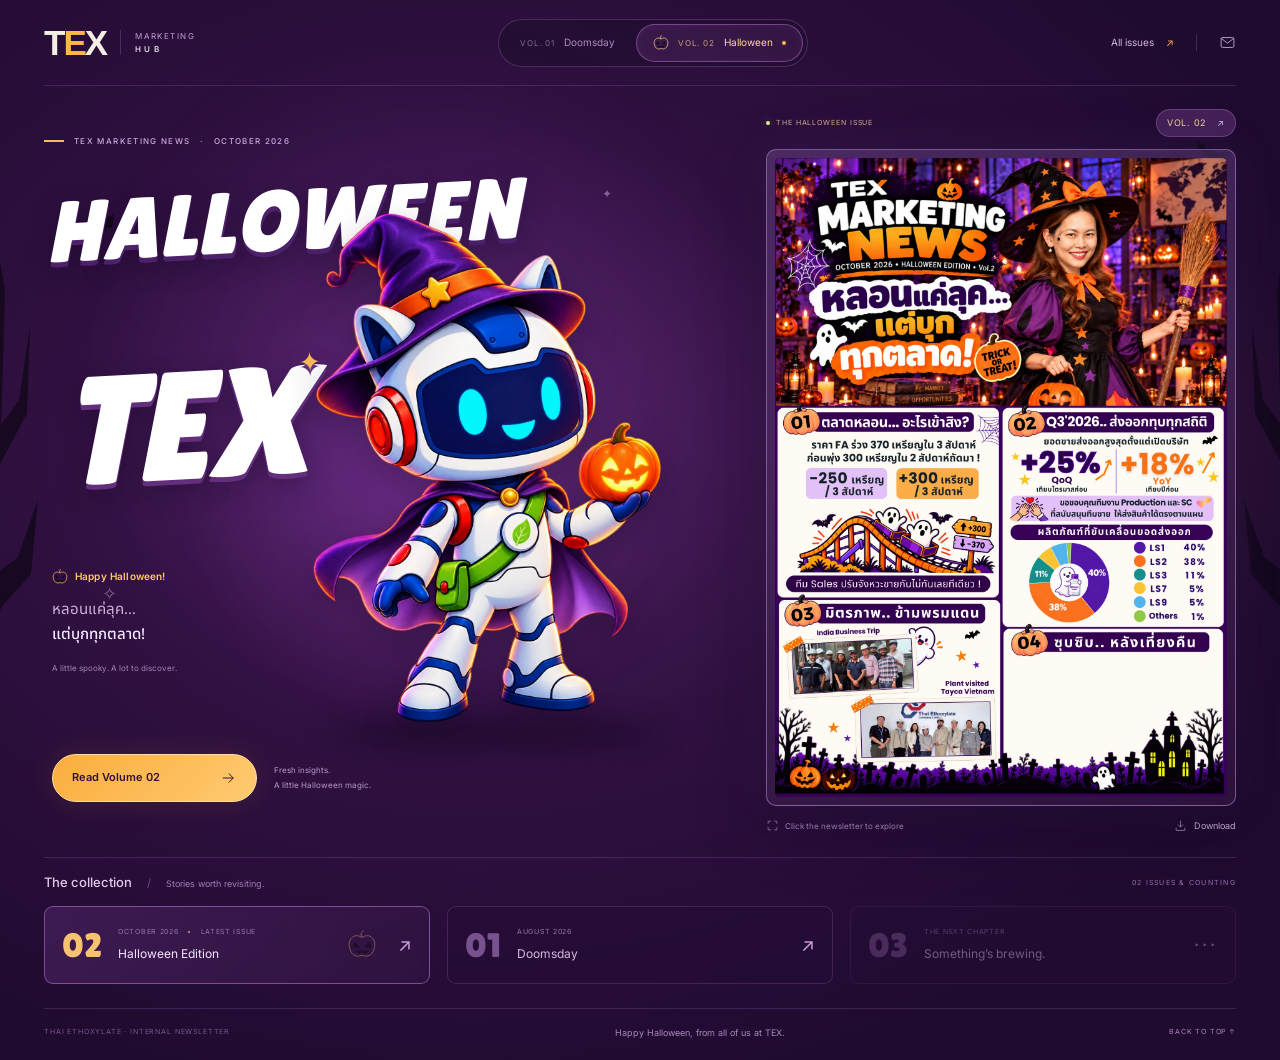
==== commit f86b6b8b: "Add files via upload" ====
--- a/index.html
+++ b/index.html
@@ -3,12 +3,13 @@
 <head>
 <meta charset="utf-8"><meta name="viewport" content="width=device-width,initial-scale=1,viewport-fit=cover">
 <meta name="theme-color" content="#140e1c"><meta name="description" content="TEX Marketing Hub — market insights and stories from our team.">
-<title>TEX Marketing Hub — The Halloween Issue</title>
+<title>HALLOWEEN TEX — Marketing Hub</title>
 <link rel="preconnect" href="https://fonts.googleapis.com"><link rel="preconnect" href="https://fonts.gstatic.com" crossorigin>
-<link href="https://fonts.googleapis.com/css2?family=Bodoni+Moda:ital,wght@0,400;0,500;0,600;1,400;1,500&family=Inter:wght@400;500;600;700&family=Noto+Sans+Thai:wght@400;500&family=Noto+Serif+Ethiopic:wght@300;400&display=swap" rel="stylesheet">
+<link href="https://fonts.googleapis.com/css2?family=Lilita+One&family=Bodoni+Moda:ital,wght@0,400;0,500;0,600;1,400;1,500&family=Inter:wght@400;500;600;700&family=Noto+Sans+Thai:wght@400;500&family=Noto+Serif+Ethiopic:wght@300;400&display=swap" rel="stylesheet">
 <link rel="preload" as="image" href="images/newsletter-vol02-display.webp">
-<link rel="stylesheet" href="css/base.css?v=10.0"><link rel="stylesheet" href="css/editorial.css?v=10.0">
+<link rel="stylesheet" href="css/base.css?v=11.0"><link rel="stylesheet" href="css/structure.css?v=11.0">
 <script async src="https://www.googletagmanager.com/gtag/js?id=G-6JH8XJGQFT"></script><script>window.dataLayer=window.dataLayer||[];function gtag(){dataLayer.push(arguments)}gtag('js',new Date());gtag('config','G-6JH8XJGQFT');</script>
+<link rel="stylesheet" href="css/mascot.css?v=11.0">
 </head>
 <body data-issue="02">
 <a class="skip-link" href="#current-issue">Skip to newsletter</a>
@@ -20,11 +21,13 @@
 <symbol id="pumpkin" viewBox="0 0 32 32"><path d="M16 8c-9-6-16 3-13 12 2 8 8 9 13 7 5 2 11 1 13-7 3-9-4-18-13-12Z"/><path d="M16 8c-2-4-1-6 2-7"/><path class="pumpkin-face" d="m8 13 5 5H7Zm16 0 1 5h-6ZM9 22l4 3 3-2 3 2 4-3"/></symbol>
 </defs></svg>
 <main class="publication" id="home">
-  <div class="ambience" aria-hidden="true"><div class="moon-halo"></div><div class="moon"></div><div class="ground-glow"></div>
-    <svg class="editorial-web" viewBox="0 0 200 200" fill="none"><g stroke="currentColor"><path d="M200 0 0 0m200 0L0 60m200-60L40 130m160-130L120 190m80-190v200"/><path d="M155 0q1 15 2 13 3 12 7 16 9 8 18 13l18 3M110 0q1 21 5 26 8 20 13 32 19 15 35 28l37 4M65 0q3 38 8 39 10 31 19 48 25 25 53 42l55 6M20 0q4 50 10 52 15 42 26 64 34 33 71 55l73 9"/></g></svg>
-    <svg class="sky-bat bat-a" viewBox="0 0 100 45"><path d="M0 4q20 1 35 16l5-10 6 7 4-2 4 2 6-7 5 10Q80 5 100 4L90 27q-15-9-21 11-13-9-19 6-6-15-19-6-6-20-21-11Z"/></svg>
-    <svg class="sky-bat bat-b" viewBox="0 0 100 45"><path d="M0 4q20 1 35 16l5-10 6 7 4-2 4 2 6-7 5 10Q80 5 100 4L90 27q-15-9-21 11-13-9-19 6-6-15-19-6-6-20-21-11Z"/></svg>
-    <div class="edge-pumpkin"><svg><use href="#pumpkin"/></svg></div>
+  <div class="halloween-world" aria-hidden="true">
+    <div class="purple-aura"></div><div class="pumpkin-aura"></div>
+    <svg class="forest forest-left" viewBox="0 0 230 650" preserveAspectRatio="none"><path d="M0 650h73l-13-143 36-94 38-30 9-67-26 52-32 17 9-101 35-46 4-79-14 67-23 22 5-121-20-84 4 103-17 101-31-50-8-72-11-30 4 103 40 82-8 86-38-52-10-50-13-26 8 84 49 86 8 74L0 579Z"/></svg>
+    <svg class="forest forest-right" viewBox="0 0 230 650" preserveAspectRatio="none"><path d="M230 650h-73l13-143-36-94-38-30-9-67 26 52 32 17-9-101-35-46-4-79 14 67 23 22-5-121 20-84-4 103 17 101 31-50 8-72 11-30-4 103-40 82 8 86 38-52 10-50 13-26-8 84-49 86-8 74 64-32Z"/></svg>
+    <svg class="flying-bat bat-left" viewBox="0 0 100 45"><path d="M0 4q20 1 35 16l5-10 6 7 4-2 4 2 6-7 5 10Q80 5 100 4L90 27q-15-9-21 11-13-9-19 6-6-15-19-6-6-20-21-11Z"/></svg>
+    <svg class="flying-bat bat-right" viewBox="0 0 100 45"><path d="M0 4q20 1 35 16l5-10 6 7 4-2 4 2 6-7 5 10Q80 5 100 4L90 27q-15-9-21 11-13-9-19 6-6-15-19-6-6-20-21-11Z"/></svg>
+    <div class="world-stars"><span>✦</span><span>✧</span><span>✦</span></div>
   </div>
   <header class="masthead publication-shell">
     <a href="#home" class="publication-brand" aria-label="TEX Marketing Hub home"><span class="wordmark">T<span>E</span>X</span><span class="wordmark-caption">MARKETING<br><b>HUB</b></span></a>
@@ -35,33 +38,26 @@
     <nav class="masthead-nav" aria-label="Main navigation"><a href="#archive">All issues <span>↗</span></a><a class="contact-icon" href="mailto:marketing@tex.co.th" aria-label="Contact Marketing"><svg><use href="#mail"/></svg></a></nav>
   </header>
   <p class="sr-only" id="issue-status" role="status" aria-live="polite"></p>
-  <div class="edition-stage publication-shell" id="current-issue">
-    <section class="editorial-intro" aria-labelledby="edition-headline">
-      <p class="issue-kicker"><span class="kicker-line"></span> OCTOBER 2026 <i>·</i> VOLUME 02</p>
-      <div class="season-label"><svg class="pumpkin-icon" aria-hidden="true"><use href="#pumpkin"/></svg><span>THE HALLOWEEN ISSUE</span></div>
-      <h1 id="edition-headline">Happy<br><em>Halloween<span>.</span></em></h1>
-      <p class="editorial-tagline" lang="th">หลอนแค่ลุค…<br><strong>แต่บุกทุกตลาด!</strong></p>
-      <p class="editorial-deck">Market moves, team stories<br>&amp; a little Halloween spirit.</p>
-      <button class="read-issue js-open" data-image="images/newsletter-vol02.png" data-title="Marketing News" data-meta="Volume 02 · October 2026" data-alt="TEX Marketing News Volume 02"><span>Read the newsletter</span><svg aria-hidden="true"><use href="#arrow"/></svg></button>
-      <p class="reading-note">Click the cover to read &amp; zoom.</p>
-      <div class="editorial-signoff"><span class="signoff-rule"></span><span>FROM THE TEX<br><strong>MARKETING TEAM</strong></span></div>
+  <div class="edition-stage playground publication-shell" id="current-issue">
+    <section class="mascot-story" aria-labelledby="halloween-tex-title">
+      <p class="story-kicker"><span></span> TEX MARKETING NEWS <i>·</i> OCTOBER 2026</p>
+      <h1 id="halloween-tex-title"><span class="halloween-word">HALLOWEEN</span><span class="tex-word">TEX<span class="title-spark" aria-hidden="true">✦</span></span></h1>
+      <div class="mascot-spotlight" aria-hidden="true"></div>
+      <img class="tex-halloween-mascot" src="images/tex-halloween-mascot.webp" alt="มาสคอต TEX ในชุดแม่มดสีม่วง ถือฟักทอง Halloween" width="1024" height="1536" fetchpriority="high">
+      <div class="story-caption"><span class="happy-label"><svg class="pumpkin-icon" aria-hidden="true"><use href="#pumpkin"/></svg> Happy Halloween!</span><p lang="th">หลอนแค่ลุค…<br><strong>แต่บุกทุกตลาด!</strong></p><span class="spooky-caption">A little spooky. A lot to discover.</span></div>
+      <div class="story-actions"><button class="read-issue js-open" data-image="images/newsletter-vol02.png" data-title="Marketing News" data-meta="Volume 02 · October 2026" data-alt="TEX Marketing News Volume 02"><span>Read Volume 02</span><svg aria-hidden="true"><use href="#arrow"/></svg></button><span class="story-action-note">Fresh insights.<br>A little Halloween magic.</span></div>
+      <span class="mascot-shadow" aria-hidden="true"></span>
     </section>
     <figure class="featured-newsletter">
-      <div class="cover-topline"><span><i></i> LATEST ISSUE</span><span>VOL. 02 / 2026</span></div>
+      <div class="cover-topline"><span class="issue-stamp"><i></i> THE HALLOWEEN ISSUE</span><span class="volume-stamp">VOL. 02 <span>↗</span></span></div>
       <div class="cover-mat">
-        <span class="corner-tl"></span><span class="corner-tr"></span><span class="corner-bl"></span><span class="corner-br"></span>
         <button class="featured-cover js-open" data-image="images/newsletter-vol02.png" data-title="Marketing News" data-meta="Volume 02 · October 2026" data-alt="TEX Marketing News Volume 02" aria-label="Open Marketing News Volume 02 in full screen">
           <img src="images/newsletter-vol02-display.webp" alt="TEX Marketing News Volume 02 — Halloween Edition" width="1448" height="2048" fetchpriority="high">
-          <span class="cover-open"><svg aria-hidden="true"><use href="#expand"/></svg><span>OPEN &amp; EXPLORE</span></span>
+          <span class="cover-open"><svg aria-hidden="true"><use href="#expand"/></svg><span>CLICK TO READ &amp; ZOOM</span></span>
         </button>
       </div>
-      <figcaption><span>TEX MARKETING NEWS</span><a href="images/newsletter-vol02.png" download aria-label="Download Volume 02 original image"><svg aria-hidden="true"><use href="#download"/></svg> Save this issue</a></figcaption>
+      <figcaption><span><svg aria-hidden="true"><use href="#expand"/></svg> Click the newsletter to explore</span><a href="images/newsletter-vol02.png" download aria-label="Download Volume 02 original image"><svg aria-hidden="true"><use href="#download"/></svg> Download</a></figcaption>
     </figure>
-    <aside class="issue-contents" aria-label="Inside this issue">
-      <p class="contents-heading">INSIDE<br><em>this issue</em></p>
-      <ol><li><span>01</span><div><strong>Market<br>rollercoaster</strong><small>Fatty alcohol update</small></div></li><li><span>02</span><div><strong>Export<br>highlights</strong><small>Our Q3 story</small></div></li><li><span>03</span><div><strong>Across<br>borders</strong><small>India &amp; Vietnam</small></div></li></ol>
-      <div class="contents-foot"><span class="contents-star">✳</span><p>A little spooky.<br>A lot to discover.</p></div>
-    </aside>
   </div>
   <div class="legacy-layout" hidden>      <section class="hero shell" id="legacy-issue" aria-label="Current newsletter">
         <div class="hero-copy">
@@ -126,7 +122,7 @@
       <div class="collection-item upcoming"><span class="collection-num">03</span><span class="collection-info"><small>THE NEXT CHAPTER</small><strong>Something’s brewing.</strong></span><span class="upcoming-mark">···</span></div>
     </div>
   </section>
-  <footer class="publication-footer publication-shell"><span>THAI ETHOXYLATE · INTERNAL NEWSLETTER</span><span class="footer-wish">Good people. Spooky times.</span><a href="#home">BACK TO TOP ↑</a></footer>
+  <footer class="publication-footer publication-shell"><span>THAI ETHOXYLATE · INTERNAL NEWSLETTER</span><span class="footer-wish">Happy Halloween, from all of us at TEX.</span><a href="#home">BACK TO TOP ↑</a></footer>
 </main>
   <div class="viewer" id="viewer" tabindex="-1" aria-hidden="true" role="dialog" aria-modal="true" aria-label="Marketing News viewer">
     <div class="viewer-bar">
@@ -144,5 +140,5 @@
     <div class="viewer-tip">Scroll or pinch to zoom · Drag to move · ESC to close</div>
   </div>
 
-<script src="js/app.js?v=10.0" defer></script>
+<script src="js/app.js?v=11.0" defer></script>
 </body></html>
--- a/css/structure.css
+++ b/css/structure.css
@@ -0,0 +1,40 @@
+/* TEX Marketing Hub / No.10 — The Midnight Journal */
+:root{--ink:#f3eadc;--quiet:#b6a4b4;--orange:#f29b62;--orange-deep:#c76e3e;--hairline:#c6a29c2e;--editorial:'Bodoni Moda',Georgia,serif;--ui:Inter,'Noto Sans Thai',Tahoma,sans-serif;--reader:#100b16;--reader-center:#2d1730}
+body{background:#140e1c;color:var(--ink);font-family:var(--ui);font-size:14px}
+body[data-issue="01"]{--ink:#f3f2df;--quiet:#a4b19f;--orange:#a4d951;--orange-deep:#8cab4c;--hairline:#c8d7b929}
+button,a{-webkit-tap-highlight-color:transparent}svg{display:block}.icon-defs{position:absolute;width:0;height:0;overflow:hidden}.publication{position:relative;min-height:100svh;isolation:isolate;overflow:clip;background:radial-gradient(ellipse at 55% 18%,#34213c 0%,#1a1024 42%,#120d19 82%)}
+.publication-shell{width:min(1440px,calc(100% - 104px));margin-inline:auto}
+.ambience{position:absolute;inset:0;z-index:-1;pointer-events:none;overflow:hidden}.moon-halo{position:absolute;width:620px;height:620px;top:-310px;left:calc(65% - 310px);background:radial-gradient(circle,#df9d6021,transparent 68%);filter:blur(30px)}.moon{position:absolute;right:-88px;top:165px;width:215px;height:215px;border-radius:50%;background:radial-gradient(circle at 32% 31%,#dfb68a40,#e5935429 48%,#c8814322 66%,transparent 69%);box-shadow:0 0 100px #e9893114;opacity:.75}
+.ground-glow{position:absolute;left:15%;right:-10%;bottom:-200px;height:400px;border-radius:50%;filter:blur(70px);background:radial-gradient(ellipse,#74396a35,transparent 65%)}
+.editorial-web{position:absolute;width:190px;top:0;right:0;color:#d2b1b2;opacity:.12;stroke-width:.7}
+.sky-bat{position:absolute;fill:#07050d;opacity:.7}.bat-a{right:6%;top:172px;width:53px;transform:rotate(-18deg)}.bat-b{right:2%;top:240px;width:33px;transform:rotate(18deg)}
+.edge-pumpkin{position:absolute;left:-22px;bottom:120px;opacity:.1;transform:rotate(-20deg)}.edge-pumpkin svg{width:130px;height:130px;fill:#f09d66;stroke:#f5a064;stroke-width:.7}.pumpkin-face{fill:#100b15;stroke:#100b15;stroke-width:1}.pumpkin-icon{width:17px;height:17px;fill:none;stroke:currentColor;stroke-width:1.3}
+.masthead{display:flex;justify-content:space-between;align-items:center;gap:28px;height:96px;border-bottom:1px solid var(--hairline)}
+.publication-brand{display:flex;gap:14px;align-items:center}.wordmark{font:700 34px/.9 Arial,sans-serif;letter-spacing:-2px;color:#f5eee3}.wordmark>span{color:var(--orange)}.wordmark-caption{font-size:8px;letter-spacing:.18em;line-height:1.6;border-left:1px solid var(--hairline);padding-left:14px;font-weight:400;color:var(--quiet)}.wordmark-caption b{font-weight:500;color:var(--ink);letter-spacing:.42em}
+.edition-switch{display:flex;align-items:center;border:1px solid var(--hairline);border-radius:6px;gap:4px;padding:4px;background:#100b1780}
+.issue-switch{border:1px solid transparent;display:flex;align-items:center;gap:9px;border-radius:3px;padding:11px 16px;background:transparent;font-size:10px;color:var(--quiet);white-space:nowrap;transition:background .2s,color .2s,border-color .2s}.tab-volume{font-size:8px;letter-spacing:.1em;opacity:.7}.issue-switch.selected{color:var(--orange);background:#e5955b0d;border-color:#df996c70}.issue-switch:hover{color:var(--ink)}.new-dot{width:4px;height:4px;border-radius:50%;background:var(--orange);box-shadow:0 0 9px #f29b6240}
+.masthead-nav{display:flex;align-items:center;gap:22px;font-size:10px;color:#d8c9d2}.masthead-nav>a>span{padding-left:9px;color:var(--orange)}.contact-icon{border-left:1px solid var(--hairline);padding-left:22px}.contact-icon svg{width:17px;height:17px;fill:none;stroke:currentColor;stroke-width:1.15}
+.edition-stage{display:grid;grid-template-columns:minmax(225px,1fr) auto minmax(130px,.55fr);gap:clamp(32px,5vw,82px);align-items:center;min-height:0;padding:28px 0 30px;position:relative}
+.editorial-intro{max-width:330px;padding-top:15px}.issue-kicker{font-size:8px;letter-spacing:.16em;color:var(--quiet);display:flex;align-items:center;gap:8px;margin:0 0 38px;white-space:nowrap}.issue-kicker i{font-style:normal;color:var(--orange)}.kicker-line{width:22px;height:1px;background:var(--orange);margin-right:4px}
+.season-label{display:flex;gap:9px;align-items:center;color:var(--orange);font-size:8px;letter-spacing:.15em;margin-bottom:15px}.season-label .pumpkin-icon{width:15px;height:15px;stroke-width:1.5}
+#edition-headline{font:500 clamp(47px,5vw,77px)/1.02 var(--editorial);letter-spacing:-.052em;margin:0;color:var(--ink)}#edition-headline em{font-weight:400;font-style:italic;color:var(--orange);letter-spacing:-.045em}#edition-headline em>span{color:#edd6bb}
+.editorial-tagline{font:400 17px/1.75 'Noto Sans Thai',Tahoma,sans-serif;margin:24px 0 13px;color:#b9a8bb}.editorial-tagline strong{color:#e4d9e2;font-weight:500}.editorial-deck{font-size:11px;line-height:1.9;color:var(--quiet);margin:0 0 26px}
+.read-issue{display:flex;justify-content:space-between;align-items:center;gap:24px;padding:14px 18px;width:100%;max-width:242px;color:#241524;background:var(--orange);border:1px solid #f7c092;border-radius:3px;font-size:10px;font-weight:600;box-shadow:0 4px 28px #d76c2815;transition:background .2s,transform .2s}.read-issue:hover{background:#f9b786;transform:translateY(-2px)}.read-issue svg{width:18px;height:18px;stroke:currentColor;fill:none;stroke-width:1.3}.reading-note{font-size:9px;color:#a08da5;margin:11px 0 0}.editorial-signoff{display:flex;align-items:center;gap:13px;margin-top:38px;color:#87768d;font-size:7px;line-height:1.7;letter-spacing:.14em}.editorial-signoff strong{font-weight:400;color:#ad9db2}.signoff-rule{width:32px;height:1px;background:var(--hairline)}
+.featured-newsletter{margin:0;width:min(35vw,480px,calc((100svh - 230px)*.707));position:relative;min-width:0}
+.cover-topline{display:flex;align-items:center;justify-content:space-between;margin:0 0 12px;font-size:7px;letter-spacing:.17em;color:#aa98b1}.cover-topline>span:first-child{display:flex;align-items:center;gap:6px;color:#d6b18f}.cover-topline i{width:4px;height:4px;background:var(--orange);border-radius:50%}.cover-mat{position:relative;padding:9px;border:1px solid #af86943d;background:#130c1a;box-shadow:0 20px 65px #05030978,0 0 60px #a43b4712}
+.featured-cover{padding:0;border:0;background:#1b1023;display:block;width:100%;position:relative;cursor:zoom-in;overflow:hidden}
+.featured-cover>img{width:100%;height:auto;display:block;aspect-ratio:1448/2048;object-fit:contain;transition:filter .25s}.featured-cover:hover>img{filter:brightness(1.04)}
+.corner-tl,.corner-tr,.corner-bl,.corner-br{position:absolute;width:13px;height:13px;pointer-events:none;z-index:3;border-color:#dba7789e;border-style:solid}.corner-tl{top:-1px;left:-1px;border-width:1px 0 0 1px}.corner-tr{top:-1px;right:-1px;border-width:1px 1px 0 0}.corner-bl{bottom:-1px;left:-1px;border-width:0 0 1px 1px}.corner-br{bottom:-1px;right:-1px;border-width:0 1px 1px 0}
+.cover-open{position:absolute;left:50%;bottom:16px;transform:translate(-50%,6px);display:flex;align-items:center;gap:8px;padding:10px 14px;background:#1b1025e8;border:1px solid #e5b18b50;border-radius:3px;color:#f2d7bc;font-size:8px;letter-spacing:.1em;white-space:nowrap;opacity:0;transition:opacity .2s,transform .2s;box-shadow:0 6px 25px #0005}.cover-open>svg{width:14px;height:14px;fill:none;stroke:currentColor;stroke-width:1.3}.featured-cover:hover .cover-open,.featured-cover:focus-visible .cover-open{opacity:1;transform:translate(-50%,0)}
+.featured-newsletter figcaption{display:flex;justify-content:space-between;align-items:center;margin-top:13px;font-size:7px;letter-spacing:.11em;color:#887590;gap:15px}.featured-newsletter figcaption a{display:flex;align-items:center;gap:7px;color:#bba8bd;font-size:9px;letter-spacing:0}.featured-newsletter figcaption a:hover{color:var(--orange)}.featured-newsletter figcaption svg{width:12px;height:12px;fill:none;stroke:currentColor;stroke-width:1.2}
+.issue-contents{align-self:center;max-width:170px;border-left:1px solid var(--hairline);padding-left:24px;margin-top:38px}.contents-heading{font-size:8px;letter-spacing:.16em;line-height:1.7;color:#8e7c98;margin:0 0 27px}.contents-heading em{font:italic 23px/1.3 var(--editorial);letter-spacing:0;color:#c7b3c8}.issue-contents ol{padding:0;margin:0;list-style:none}.issue-contents li{display:flex;gap:11px;margin-bottom:25px}.issue-contents li>span{font:italic 15px/1.3 var(--editorial);color:#c08763;padding-top:2px}.issue-contents li strong{font-size:11px;line-height:1.65;color:#d1bfd4;font-weight:400}.issue-contents li small{display:block;font-size:8px;color:#8f7e98;line-height:1.7;margin-top:5px}.contents-foot{padding-top:21px;border-top:1px solid var(--hairline);margin-top:34px}.contents-star{font-size:29px;color:#ca8d66;font-weight:400}.contents-foot p{font:italic 15px/1.55 var(--editorial);color:#a993ae;margin:9px 0 0}
+.collection{padding:0 0 25px;border-top:1px solid var(--hairline)}.collection-heading{display:flex;justify-content:space-between;align-items:center;gap:16px;margin:19px 0 15px}.collection-heading h2{font:400 20px/1.2 var(--editorial);margin:0;color:#d9c8d7}.collection-heading h2>span{font:400 11px var(--ui);padding:0 12px;color:#6d536f}.collection-heading h2 small{font:400 9px var(--ui);color:#947c9d}.collection-count{font-size:7px;letter-spacing:.18em;color:#87718f}.collection-grid{display:grid;grid-template-columns:repeat(3,minmax(0,1fr));gap:24px}.collection-item{display:flex;align-items:center;gap:16px;text-align:left;border:1px solid #9c718328;border-radius:3px;background:#180f20a3;padding:15px 18px;color:#b99cba;min-height:79px;position:relative;transition:background .2s,border-color .2s}.collection-item:hover:not(.upcoming){border-color:#b4836a77;background:#29172c}.collection-item.selected{background:linear-gradient(105deg,#34203688,#29162755);border-color:#ba8b694d}.collection-num{font:italic 31px/1 var(--editorial);color:#8f6b8c}.selected .collection-num{color:var(--orange)}.collection-info{display:block;flex:1}.collection-info small{display:block;font-size:7px;letter-spacing:.1em;color:#8f7999;margin-bottom:5px}.collection-info small i{font-style:normal;color:#c99068;margin:0 6px}.collection-info strong{font:400 15px/1.2 var(--editorial);color:#cdb4cf}.selected .collection-info strong{color:#ead2c5}.collection-arrow{font-size:18px;color:#a7796a}.collection-pumpkin{width:30px;height:30px;fill:none;stroke:#d18a57;stroke-width:.7;opacity:.6;margin-right:5px}.upcoming{opacity:.45}.upcoming-mark{font-size:20px;letter-spacing:3px}
+.publication-footer{display:flex;justify-content:space-between;align-items:center;gap:20px;border-top:1px solid var(--hairline);padding:18px 0 22px;color:#735f7e;font-size:7px;letter-spacing:.12em}.footer-wish{font:italic 14px var(--editorial);color:#ae8fa9;letter-spacing:0}.publication-footer a{color:#9e849f;font-size:7px}
+body[data-issue="01"] .publication{background:radial-gradient(ellipse at 50% 40%,#26392166,#080d0d 75%)}body[data-issue="01"] .ambience{display:none}body[data-issue="01"] .footer-wish{visibility:hidden}body[data-issue="01"] .collection-item.selected{border-color:#a4d95177;background:#a4d9510c}body[data-issue="01"] .collection{margin-top:15px}body[data-issue="01"] .collection-info strong{color:#c6d6b9}body[data-issue="01"] .collection-num{color:#7c9369}body[data-issue="01"] .selected .collection-num{color:var(--orange)}body[data-issue="01"] .legacy-layout{padding-top:25px}
+:focus-visible{outline:2px solid var(--orange);outline-offset:5px}
+@media(min-width:1600px){.edition-stage{gap:85px;padding-top:35px;padding-bottom:40px}.featured-newsletter{width:min(36vw,530px,calc((100svh - 250px)*.707))}#edition-headline{font-size:82px}}
+@media(max-width:1150px) and (min-width:761px){.publication-shell{width:calc(100% - 64px)}.edition-stage{grid-template-columns:minmax(220px,1fr) auto;gap:45px}.issue-contents{display:none}.featured-newsletter{width:min(44vw,480px,calc((100svh - 235px)*.707))}.editorial-intro{justify-self:center}.collection-grid{gap:12px}.collection-item{padding:13px 14px;gap:12px}.collection-pumpkin{display:none}.masthead-nav{gap:13px}.contact-icon{padding-left:13px}.collection-heading h2 small{display:none}#edition-headline{font-size:clamp(55px,7vw,78px)}}
+@media(max-height:780px) and (min-width:761px){.masthead{height:76px}.edition-stage{padding-block:20px}.featured-newsletter{width:min(35vw,480px,calc((100svh - 190px)*.707))}.issue-kicker{margin-bottom:23px}.editorial-intro{padding-top:0}#edition-headline{font-size:53px}.editorial-tagline{font-size:15px;margin-top:19px}.editorial-deck{margin-bottom:19px;font-size:10px}.editorial-signoff{margin-top:22px}.issue-contents{margin-top:0}.contents-heading{margin-bottom:20px}.issue-contents li{margin-bottom:18px}.contents-foot{margin-top:20px;padding-top:15px}.collection-heading{margin:15px 0 12px}.collection-item{padding-block:12px;min-height:69px}}
+@media(max-width:760px){.publication-shell{width:calc(100% - 36px)}.masthead{height:74px;gap:15px;flex-wrap:wrap;position:relative}.publication-brand{gap:10px}.wordmark{font-size:30px}.wordmark-caption{font-size:6px;padding-left:10px}.masthead-nav{font-size:9px;gap:16px}.contact-icon{padding-left:16px}.edition-switch{position:absolute;top:86px;left:50%;transform:translateX(-50%);z-index:5;white-space:nowrap;max-width:100%;padding:3px}.issue-switch{padding:9px 12px;font-size:9px;gap:7px}.tab-volume{font-size:7px}.issue-switch>.pumpkin-icon{width:14px;height:14px}.new-dot{width:3px;height:3px}.edition-stage{display:flex;flex-direction:column;gap:0;padding:72px 0 27px}.featured-newsletter{order:0;width:min(100%,440px,calc((100svh - 240px)*.707));margin:0 auto}.cover-topline{margin-bottom:10px;font-size:6px}.cover-mat{padding:6px}.featured-newsletter figcaption{font-size:6px;margin-top:11px}.featured-newsletter figcaption a{font-size:8px}.cover-open{display:none}.editorial-intro{order:1;padding:29px 0 0;max-width:100%;width:100%;text-align:center;display:flex;flex-direction:column;align-items:center}.issue-kicker{display:none}.season-label{font-size:7px;margin-bottom:12px}.season-label .pumpkin-icon{width:14px;height:14px}#edition-headline{font-size:clamp(43px,11vw,67px);line-height:1.08}#edition-headline br{display:none}#edition-headline em{margin-left:8px}.editorial-tagline{font-size:14px;line-height:1.8;margin:16px 0 12px}.editorial-tagline br{display:none}.editorial-tagline strong{margin-left:5px}.editorial-deck{display:none}.read-issue{width:100%;max-width:300px;margin-top:8px;padding:14px 18px;font-size:11px}.reading-note{margin-top:12px;font-size:9px}.editorial-signoff{display:none}.issue-contents{display:none}.collection{padding-bottom:23px}.collection-heading{margin:22px 0 15px}.collection-heading h2{font-size:23px}.collection-heading h2>span,.collection-heading h2 small{display:none}.collection-count{font-size:6px;letter-spacing:.12em}.collection-grid{grid-template-columns:1fr;gap:10px}.collection-item{padding:14px 18px;min-height:76px}.collection-info small{font-size:7px}.collection-info strong{font-size:17px}.collection-num{font-size:32px}.collection-pumpkin{width:27px;height:27px}.publication-footer{flex-wrap:wrap;row-gap:14px;padding-block:20px;font-size:6px}.footer-wish{order:2;width:100%;font-size:15px}.publication-footer a{font-size:6px}.moon{width:160px;height:160px;right:-65px;top:155px}.bat-a{right:0;top:175px;width:28px}.bat-b{right:3%;top:223px;width:18px}.editorial-web{width:120px}.edge-pumpkin{display:none}body[data-issue="01"] .legacy-layout{padding-top:75px}.viewer-tools button{min-width:35px}}
+@media(max-width:370px){.wordmark-caption{display:none}.issue-switch{padding:9px 10px}.edition-switch{width:max-content}#edition-headline{font-size:40px}}
+@media(prefers-reduced-motion:reduce){*,*:before,*:after{scroll-behavior:auto!important;animation:none!important;transition:none!important}}
--- a/css/mascot.css
+++ b/css/mascot.css
@@ -0,0 +1,39 @@
+/* HALLOWEEN TEX / mascot-led Halloween issue */
+:root{--playful:'Lilita One',Impact,'Arial Black',sans-serif;--ink:#fcf7ff;--quiet:#c0a8d0;--orange:#ffb74d;--hairline:#c090e43b;--reader:#180a25;--reader-center:#432359}
+body{background:#200b32}.publication{background:radial-gradient(ellipse at 37% 42%,#512364 0%,#301040 37%,#200b30 76%);min-height:100svh}
+.publication-shell{width:min(1480px,calc(100% - 88px))}
+.halloween-world{position:absolute;inset:0;z-index:-1;pointer-events:none;overflow:hidden}
+.purple-aura{position:absolute;width:750px;height:750px;border-radius:50%;top:0;left:4%;background:radial-gradient(circle,#aa49e42c,transparent 64%);filter:blur(30px)}
+.pumpkin-aura{position:absolute;width:500px;height:500px;border-radius:50%;top:190px;right:-90px;background:radial-gradient(circle,#ff8d2910,transparent 65%)}
+.forest{position:absolute;fill:#12081b;opacity:.85;width:180px;height:720px;top:150px}.forest-left{left:-74px}.forest-right{right:-76px}.flying-bat{position:absolute;fill:#12081b;width:54px;opacity:.9}.bat-left{left:5%;top:220px;transform:rotate(-18deg)}.bat-right{right:4%;top:145px;transform:rotate(20deg);width:35px}.world-stars span{position:absolute;color:#be8fcf;opacity:.6;font-size:18px}.world-stars span:nth-child(1){top:185px;left:47%;font-size:12px}.world-stars span:nth-child(2){top:580px;left:8%}.world-stars span:nth-child(3){top:650px;right:5%;font-size:12px}
+.masthead{height:86px;border-color:#b778d733}.wordmark{font-size:35px}.wordmark-caption{color:#c0a0d0}.masthead-nav{color:#cfb7dc}.edition-switch{background:#210e30a8;border-color:#be82dc40;border-radius:99px;padding:4px}.issue-switch{border-radius:99px;color:#ad8dbf;padding:10px 16px;font-size:10px}.issue-switch.selected{color:#ffdc91;background:linear-gradient(110deg,#59286a70,#4d235f66);border-color:#bd77d17a;box-shadow:inset 0 0 12px #cba6ff0b}.issue-switch .pumpkin-icon{width:16px;height:16px}.new-dot{background:#ffb654}.masthead-nav .contact-icon{border-color:#bd8ad638}
+.edition-stage.playground{grid-template-columns:minmax(0,1.2fr) minmax(0,1fr);gap:clamp(30px,4.5vw,70px);padding:23px 0 25px;align-items:center;max-width:1330px}
+.mascot-story{position:relative;height:min(680px,calc(100svh - 190px));min-height:500px;isolation:isolate}
+.story-kicker{display:flex;align-items:center;gap:10px;font:500 8px Inter,sans-serif;letter-spacing:.17em;color:#cda9df;margin:5px 0 0}.story-kicker>span{width:20px;height:2px;background:#f8bc5e}.story-kicker>i{font-style:normal;color:#ffa94c}
+#halloween-tex-title{font-family:var(--playful);font-weight:400;font-style:italic;letter-spacing:.008em;line-height:1;margin:0;color:white;position:absolute;inset:43px 0 auto 0;z-index:2;transform:rotate(-3deg)}
+.halloween-word{display:block;font-size:clamp(60px,6.75vw,108px);white-space:nowrap;text-shadow:0 5px 0 #4c216a,0 9px 28px #0c041d50}
+.tex-word{position:absolute;top:clamp(135px,13vw,205px);left:4px;display:block;font-size:clamp(110px,12vw,185px);letter-spacing:-.03em;text-shadow:0 5px 0 #632f7c,0 9px 28px #0c041d50}.title-spark{font-family:Arial,sans-serif;font-style:normal;font-size:27px;position:absolute;right:-17px;top:7px;color:#f7ba55}
+.mascot-spotlight{position:absolute;right:-25px;top:18%;width:85%;height:72%;border-radius:50%;background:radial-gradient(ellipse,#c54bf02f,transparent 64%);filter:blur(20px);z-index:-1}
+.tex-halloween-mascot{position:absolute;right:-32px;bottom:70px;object-fit:contain;width:68%;height:79%;max-width:none;filter:drop-shadow(0 13px 16px #0e031948);z-index:3;pointer-events:none}
+.mascot-shadow{position:absolute;width:54%;height:30px;right:0;bottom:62px;background:#11071e7d;border-radius:50%;filter:blur(13px);z-index:-1}
+.story-caption{position:absolute;left:8px;bottom:135px;z-index:4;width:205px}.happy-label{display:flex;align-items:center;gap:7px;color:#ffc95f;font-size:10px;font-weight:600;letter-spacing:.015em}.happy-label svg{width:16px;height:16px}.story-caption p{font:400 15px/1.7 'Noto Sans Thai',Tahoma,sans-serif;margin:12px 0 7px;color:#cfb1dc}.story-caption p strong{font-weight:500;color:#f5e9ff}.spooky-caption{font-size:8px;color:#a484b6;white-space:nowrap}
+.story-actions{position:absolute;bottom:9px;left:8px;right:0;display:flex;align-items:center;gap:17px;z-index:5}.story-actions .read-issue{width:205px;max-width:none;border-radius:99px;padding:14px 19px;background:linear-gradient(135deg,#fbad3d,#ffca71);border:1px solid #ffe0a2;color:#321038;box-shadow:0 0 30px #ffb0321c;font-size:11px;gap:14px}.story-actions .read-issue:hover{background:#ffcf7c;box-shadow:0 0 40px #ffbd3b3d}.story-action-note{font-size:8px;color:#bb98cd;line-height:1.8}
+.playground .featured-newsletter{width:min(100%,470px,calc((100svh - 205px)*.707));justify-self:end;margin:0}
+.playground .cover-topline{font-size:7px;color:#ac83c7;letter-spacing:.13em;margin:0 0 12px;align-items:center}
+.playground .issue-stamp{color:#dbbde9;font-size:7px;display:flex;gap:7px;align-items:center}.playground .issue-stamp i{background:#d7fa82;box-shadow:0 0 7px #d7fa8250}
+.volume-stamp{font-size:9px;color:#f6d99c;background:#5a2f70a6;border:1px solid #b581cf55;padding:6px 10px;border-radius:99px;letter-spacing:.06em}.volume-stamp>span{padding-left:8px;color:#d9b9f1}
+.playground .cover-mat{padding:8px;border:1px solid #bb8bdd88;border-radius:10px;background:linear-gradient(160deg,#65438385,#321740a8);box-shadow:0 20px 65px #10051f70,0 0 50px #c889ed14}
+.playground .featured-cover{border-radius:5px;background:#251231}.playground .featured-cover>img{border-radius:4px}.playground .cover-open{background:#291036eb;border-color:#d9acf680;border-radius:99px;color:#ffdc94}
+.playground .featured-newsletter figcaption{font-size:8px;color:#bd9ad0;letter-spacing:0;margin-top:13px}.playground .featured-newsletter figcaption>span{display:flex;align-items:center;gap:6px}.playground .featured-newsletter figcaption svg{width:13px;height:13px}.playground .featured-newsletter figcaption a{font-size:9px;color:#dbc0ed}
+.collection{border-color:#b778d733;padding-bottom:24px}.collection-heading{margin-top:17px}.collection-heading h2{font-family:Inter,sans-serif;font-size:13px;font-weight:500;color:#e3c9ee}.collection-heading h2 small{color:#a17bb6}.collection-heading h2>span{color:#774e89}.collection-count{color:#9770aa}.collection-grid{gap:17px}.collection-item{border:1px solid #aa6bc03d;border-radius:9px;background:#240e349e;min-height:78px;padding:13px 17px}.collection-item.selected{border-color:#ba81df88;background:linear-gradient(110deg,#5829717d,#3616478a)}.collection-item:hover:not(.upcoming){background:#4c215d;border-color:#bb81d8}.collection-num{font-family:var(--playful);font-style:normal;font-size:34px;color:#77528e}.selected .collection-num{color:#f8c370}.collection-info strong{font-family:Inter,sans-serif;font-size:12px;color:#d3b8df}.selected .collection-info strong{color:#f5e4ff}.collection-info small{color:#9874ac;font-size:7px}.collection-arrow{color:#d2a1e3}.collection-pumpkin{stroke:#edba6e}
+.publication-footer{border-color:#b778d733;color:#78558e}.publication-footer a{color:#aa84bd}.footer-wish{font-family:Inter,sans-serif;font-style:normal;font-size:9px;color:#aa87bc}
+body[data-issue="01"] .halloween-world{display:none}body[data-issue="01"] .publication{background:radial-gradient(ellipse at 50% 40%,#26392166,#080d0d 75%)}body[data-issue="01"] .issue-switch.selected{color:#badd7c;border-color:#a4d95177;background:#a4d95112}body[data-issue="01"] .masthead,body[data-issue="01"] .collection,body[data-issue="01"] .publication-footer{border-color:#adc98c25}body[data-issue="01"] .collection-item{border-color:#adc98c25;background:#15201480}body[data-issue="01"] .collection-item.selected{background:#a4d9510c;border-color:#a4d95166}
+@media(min-width:1600px){.edition-stage.playground{max-width:1450px;gap:90px}.mascot-story{height:min(740px,calc(100svh - 210px))}#halloween-tex-title{top:45px}.halloween-word{font-size:112px}.tex-word{font-size:190px;top:200px}.playground .featured-newsletter{width:min(100%,520px,calc((100svh - 225px)*.707))}}
+@media(max-height:780px) and (min-width:761px){.masthead{height:72px}.edition-stage.playground{padding-top:18px;gap:35px}.mascot-story{min-height:440px;height:calc(100svh - 165px)}#halloween-tex-title{top:35px}.halloween-word{font-size:clamp(55px,6vw,85px)}.tex-word{top:135px;font-size:135px}.tex-halloween-mascot{right:-13px;width:64%;height:78%;bottom:55px}.story-caption{bottom:110px}.story-caption p{font-size:13px}.story-actions{bottom:2px}.playground .featured-newsletter{width:min(100%,440px,calc((100svh - 175px)*.707))}.mascot-shadow{bottom:54px}}
+@media(max-width:1150px) and (min-width:761px){.publication-shell{width:calc(100% - 54px)}.edition-stage.playground{grid-template-columns:1.1fr 1fr;gap:27px}.halloween-word{font-size:6.8vw}.tex-word{font-size:13vw;top:160px}.tex-halloween-mascot{width:78%;right:-36px;height:72%;bottom:100px}.story-caption{bottom:130px;width:150px}.story-caption p{font-size:13px}.spooky-caption{font-size:7px}.story-actions{gap:10px}.story-actions .read-issue{width:180px;font-size:10px}.story-action-note{font-size:7px}.story-kicker{font-size:6px}.playground .featured-newsletter{width:min(100%,440px,calc((100svh - 200px)*.707))}}
+@media(max-width:760px){.publication-shell{width:calc(100% - 32px)}.masthead{height:65px}.masthead-nav{font-size:8px;gap:12px}.contact-icon{padding-left:12px}.wordmark{font-size:30px}.wordmark-caption{font-size:6px}.edition-switch{top:76px;border-radius:99px}.issue-switch{font-size:9px;padding:8px 12px}.edition-stage.playground{display:grid;grid-template-columns:1fr;gap:23px;padding:69px 0 26px}.playground .featured-newsletter{grid-row:1;order:0;width:min(100%,410px,calc((100svh - 225px)*.707));margin:0 auto;justify-self:center}.playground .cover-topline{margin-bottom:10px}.playground .issue-stamp{font-size:6px}.volume-stamp{font-size:8px;padding:5px 8px}.playground .cover-mat{padding:6px;border-radius:8px}.playground .featured-newsletter figcaption{font-size:7px;margin-top:11px}.playground .featured-newsletter figcaption a{font-size:8px}.mascot-story{grid-row:2;order:1;height:520px;min-height:0;width:100%;max-width:500px;justify-self:center}.story-kicker{font-size:6px;justify-content:center;margin-top:4px;gap:6px}.story-kicker>span{width:15px}#halloween-tex-title{inset:37px 0 auto 0;transform:rotate(-4deg);text-align:center}.halloween-word{font-size:clamp(51px,12vw,76px)}.tex-word{font-size:115px;top:130px;left:4px;text-align:left}.title-spark{font-size:18px;right:-9px}.tex-halloween-mascot{right:-14px;bottom:57px;width:78%;height:75%}.mascot-spotlight{top:12%;right:-10px}.mascot-shadow{right:0;bottom:49px}.story-caption{left:6px;bottom:124px;width:145px}.happy-label{font-size:8px;gap:4px}.happy-label svg{width:13px;height:13px}.story-caption p{font-size:12px;margin-top:9px}.spooky-caption{display:none}.story-actions{bottom:0;left:3px;right:3px;gap:14px}.story-actions .read-issue{font-size:10px;padding:13px 16px;width:190px}.story-action-note{font-size:7px}.forest{width:130px;top:130px;height:650px;opacity:.65}.forest-left{left:-90px}.forest-right{right:-90px}.bat-left{top:150px;left:1%;width:25px}.bat-right{top:700px;right:0;width:23px}.world-stars span:nth-child(1){top:730px;left:87%}.world-stars span:nth-child(2){top:900px;left:6%}.world-stars span:nth-child(3){display:none}.collection-heading h2{font-size:14px}.collection-item{min-height:78px;padding:13px 16px}.collection-info strong{font-size:13px}.collection-grid{gap:10px}.collection-num{font-size:34px}.publication-footer{row-gap:13px}.footer-wish{font-size:9px}.purple-aura{width:650px;left:-40%;top:400px}.pumpkin-aura{top:400px}body[data-issue="01"] .legacy-layout{padding-top:70px}}
+@media(max-width:370px){.story-actions .read-issue{width:180px}.story-action-note{font-size:6px}.tex-halloween-mascot{right:-10px;width:75%;height:72%}.tex-word{font-size:106px;top:126px}.mascot-story{height:490px}}
+@media(prefers-reduced-motion:reduce){*,*:before,*:after{animation:none!important;transition:none!important;scroll-behavior:auto!important}}
+/* Keep the complete TEX name readable beside the mascot on narrow screens. */
+@media(max-width:760px){.tex-word{font-size:90px;top:137px;left:2px}.title-spark{font-size:15px;right:-8px}}
+@media(max-width:370px){.tex-word{font-size:82px;top:135px}}
